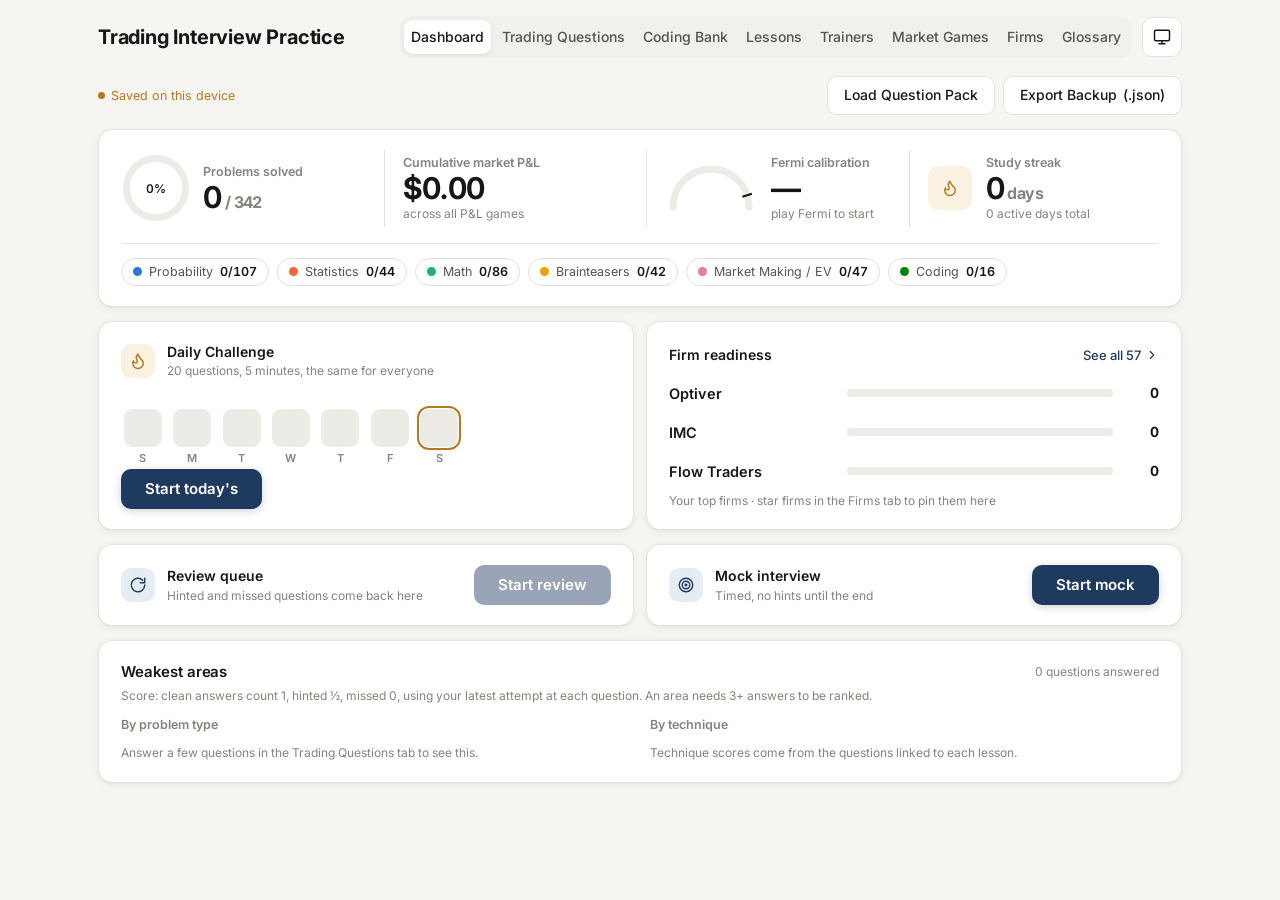
==== index.html @ ae8a0a44 "Motion pass: one timing/easing style, 16 new animations, earlier ones retuned Co-Authored-By: Claude" ====
<!DOCTYPE html>
<html lang="en">
<head>
<meta charset="utf-8">
<meta name="viewport" content="width=device-width, initial-scale=1">
<title>Trading Interview Practice</title>
<script>
(function(){var t=null;try{t=localStorage.getItem('tradermath-theme');}catch(e){}
if(t!=='light'&&t!=='dark'){t=(window.matchMedia&&matchMedia('(prefers-color-scheme: dark)').matches)?'dark':'light';}
document.documentElement.setAttribute('data-theme',t);})();
</script>
<link rel="preconnect" href="https://fonts.googleapis.com">
<link rel="preconnect" href="https://fonts.gstatic.com" crossorigin>
<link href="https://fonts.googleapis.com/css2?family=Inter:wght@400;500;600;700&display=swap" rel="stylesheet">
<link rel="stylesheet" href="app.css">
<link rel="stylesheet" href="ui.css">
<link rel="stylesheet" href="cards.css">
<link rel="stylesheet" href="anim.css">
<link rel="stylesheet" href="tip.css">
<link rel="stylesheet" href="motion.css">
</head>
<body>
<div id="root"></div>
<script src="app.js"></script>
<script src="anim.js"></script>
<script src="motion.js"></script>
</body>
</html>
---- app.css ----
@font-face{font-display:block;font-family:KaTeX_AMS;font-style:normal;font-weight:400;src:url([data-uri]) format("woff2")}@font-face{font-display:block;font-family:KaTeX_Caligraphic;font-style:normal;font-weight:700;src:url([data-uri]) format("woff2")}@font-face{font-display:block;font-family:KaTeX_Caligraphic;font-style:normal;font-weight:400;src:url([data-uri]) format("woff2")}@font-face{font-display:block;font-family:KaTeX_Fraktur;font-style:normal;font-weight:700;src:url([data-uri]) format("woff2")}@font-face{font-display:block;font-family:KaTeX_Fraktur;font-style:normal;font-weight:400;src:url([data-uri]) format("woff2")}@font-face{font-display:block;font-family:KaTeX_Main;font-style:normal;font-weight:700;src:url([data-uri]) format("woff2")}@font-face{font-display:block;font-family:KaTeX_Main;font-style:italic;font-weight:700;src:url([data-uri]) format("woff2")}@font-face{font-display:block;font-family:KaTeX_Main;font-style:italic;font-weight:400;src:url([data-uri]) format("woff2")}@font-face{font-display:block;font-family:KaTeX_Main;font-style:normal;font-weight:400;src:url([data-uri]) format("woff2")}@font-face{font-display:block;font-family:KaTeX_Math;font-style:italic;font-weight:700;src:url([data-uri]) format("woff2")}@font-face{font-display:block;font-family:KaTeX_Math;font-style:italic;font-weight:400;src:url([data-uri]) format("woff2")}@font-face{font-display:block;font-family:KaTeX_SansSerif;font-style:normal;font-weight:700;src:url([data-uri]) format("woff2")}@font-face{font-display:block;font-family:KaTeX_SansSerif;font-style:italic;font-weight:400;src:url([data-uri]) format("woff2")}@font-face{font-display:block;font-family:KaTeX_SansSerif;font-style:normal;font-weight:400;src:url([data-uri]) format("woff2")}@font-face{font-display:block;font-family:KaTeX_Script;font-style:normal;font-weight:400;src:url([data-uri]) format("woff2")}@font-face{font-display:block;font-family:KaTeX_Size1;font-style:normal;font-weight:400;src:url([data-uri]) format("woff2")}@font-face{font-display:block;font-family:KaTeX_Size2;font-style:normal;font-weight:400;src:url([data-uri]) format("woff2")}@font-face{font-display:block;font-family:KaTeX_Size3;font-style:normal;font-weight:400;src:url([data-uri]) format("woff2")}@font-face{font-display:block;font-family:KaTeX_Size4;font-style:normal;font-weight:400;src:url([data-uri]) format("woff2")}@font-face{font-display:block;font-family:KaTeX_Typewriter;font-style:normal;font-weight:400;src:url([data-uri]) format("woff2")}.katex{font: 1.21em KaTeX_Main,Times New Roman,serif;line-height:1.2;position:relative;text-indent:0;text-rendering:auto}.katex *{-ms-high-contrast-adjust:none!important;border-color:currentColor}.katex .katex-version:after{content:"0.16.47"}.katex .katex-mathml{border:0;-webkit-clip-path:inset(50%);clip-path:inset(50%);height:1px;overflow:hidden;padding:0;position:absolute;width:1px}.katex .katex-html>.newline{display:block}.katex .base{position:relative;white-space:nowrap;width:-webkit-min-content;width:-moz-min-content;width:min-content}.katex .base,.katex .strut{display:inline-block}.katex .textbf{font-weight:700}.katex .textit{font-style:italic}.katex .textrm{font-family:KaTeX_Main}.katex .textsf{font-family:KaTeX_SansSerif}.katex .texttt{font-family:KaTeX_Typewriter}.katex .mathnormal{font-family:KaTeX_Math;font-style:italic}.katex .mathit{font-family:KaTeX_Main;font-style:italic}.katex .mathrm{font-style:normal}.katex .mathbf{font-family:KaTeX_Main;font-weight:700}.katex .boldsymbol{font-family:KaTeX_Math;font-style:italic;font-weight:700}.katex .amsrm,.katex .mathbb,.katex .textbb{font-family:KaTeX_AMS}.katex .mathcal{font-family:KaTeX_Caligraphic}.katex .mathfrak,.katex .textfrak{font-family:KaTeX_Fraktur}.katex .mathboldfrak,.katex .textboldfrak{font-family:KaTeX_Fraktur;font-weight:700}.katex .mathtt{font-family:KaTeX_Typewriter}.katex .mathscr,.katex .textscr{font-family:KaTeX_Script}.katex .mathsf,.katex .textsf{font-family:KaTeX_SansSerif}.katex .mathboldsf,.katex .textboldsf{font-family:KaTeX_SansSerif;font-weight:700}.katex .mathitsf,.katex .mathsfit,.katex .textitsf{font-family:KaTeX_SansSerif;font-style:italic}.katex .mainrm{font-family:KaTeX_Main;font-style:normal}.katex .vlist-t{border-collapse:collapse;display:inline-table;table-layout:fixed}.katex .vlist-r{display:table-row}.katex .vlist{display:table-cell;position:relative;vertical-align:bottom}.katex .vlist>span{display:block;height:0;position:relative}.katex .vlist>span>span{display:inline-block}.katex .vlist>span>.pstrut{overflow:hidden;width:0}.katex .vlist-t2{margin-right:-2px}.katex .vlist-s{display:table-cell;font-size:1px;min-width:2px;vertical-align:bottom;width:2px}.katex .vbox{align-items:baseline;display:inline-flex;flex-direction:column}.katex .hbox{width:100%}.katex .hbox,.katex .thinbox{display:inline-flex;flex-direction:row}.katex .thinbox{max-width:0;width:0}.katex .msupsub{text-align:left}.katex .mfrac>span>span{text-align:center}.katex .mfrac .frac-line{border-bottom-style:solid;display:inline-block;width:100%}.katex .hdashline,.katex .hline,.katex .mfrac .frac-line,.katex .overline .overline-line,.katex .rule,.katex .underline .underline-line{min-height:1px}.katex .mspace{display:inline-block}.katex .smash{display:inline;line-height:0}.katex .clap,.katex .llap,.katex .rlap{position:relative;width:0}.katex .clap>.inner,.katex .llap>.inner,.katex .rlap>.inner{position:absolute}.katex .clap>.fix,.katex .llap>.fix,.katex .rlap>.fix{display:inline-block}.katex .llap>.inner{right:0}.katex .clap>.inner,.katex .rlap>.inner{left:0}.katex .clap>.inner>span{margin-left:-50%;margin-right:50%}.katex .rule{border:0 solid;display:inline-block;position:relative}.katex .hline,.katex .overline .overline-line,.katex .underline .underline-line{border-bottom-style:solid;display:inline-block;width:100%}.katex .hdashline{border-bottom-style:dashed;display:inline-block;width:100%}.katex .sqrt>.root{margin-left:.2777777778em;margin-right:-.5555555556em}.katex .fontsize-ensurer.reset-size1.size1,.katex .sizing.reset-size1.size1{font-size:1em}.katex .fontsize-ensurer.reset-size1.size2,.katex .sizing.reset-size1.size2{font-size:1.2em}.katex .fontsize-ensurer.reset-size1.size3,.katex .sizing.reset-size1.size3{font-size:1.4em}.katex .fontsize-ensurer.reset-size1.size4,.katex .sizing.reset-size1.size4{font-size:1.6em}.katex .fontsize-ensurer.reset-size1.size5,.katex .sizing.reset-size1.size5{font-size:1.8em}.katex .fontsize-ensurer.reset-size1.size6,.katex .sizing.reset-size1.size6{font-size:2em}.katex .fontsize-ensurer.reset-size1.size7,.katex .sizing.reset-size1.size7{font-size:2.4em}.katex .fontsize-ensurer.reset-size1.size8,.katex .sizing.reset-size1.size8{font-size:2.88em}.katex .fontsize-ensurer.reset-size1.size9,.katex .sizing.reset-size1.size9{font-size:3.456em}.katex .fontsize-ensurer.reset-size1.size10,.katex .sizing.reset-size1.size10{font-size:4.148em}.katex .fontsize-ensurer.reset-size1.size11,.katex .sizing.reset-size1.size11{font-size:4.976em}.katex .fontsize-ensurer.reset-size2.size1,.katex .sizing.reset-size2.size1{font-size:.8333333333em}.katex .fontsize-ensurer.reset-size2.size2,.katex .sizing.reset-size2.size2{font-size:1em}.katex .fontsize-ensurer.reset-size2.size3,.katex .sizing.reset-size2.size3{font-size:1.1666666667em}.katex .fontsize-ensurer.reset-size2.size4,.katex .sizing.reset-size2.size4{font-size:1.3333333333em}.katex .fontsize-ensurer.reset-size2.size5,.katex .sizing.reset-size2.size5{font-size:1.5em}.katex .fontsize-ensurer.reset-size2.size6,.katex .sizing.reset-size2.size6{font-size:1.6666666667em}.katex .fontsize-ensurer.reset-size2.size7,.katex .sizing.reset-size2.size7{font-size:2em}.katex .fontsize-ensurer.reset-size2.size8,.katex .sizing.reset-size2.size8{font-size:2.4em}.katex .fontsize-ensurer.reset-size2.size9,.katex .sizing.reset-size2.size9{font-size:2.88em}.katex .fontsize-ensurer.reset-size2.size10,.katex .sizing.reset-size2.size10{font-size:3.4566666667em}.katex .fontsize-ensurer.reset-size2.size11,.katex .sizing.reset-size2.size11{font-size:4.1466666667em}.katex .fontsize-ensurer.reset-size3.size1,.katex .sizing.reset-size3.size1{font-size:.7142857143em}.katex .fontsize-ensurer.reset-size3.size2,.katex .sizing.reset-size3.size2{font-size:.8571428571em}.katex .fontsize-ensurer.reset-size3.size3,.katex .sizing.reset-size3.size3{font-size:1em}.katex .fontsize-ensurer.reset-size3.size4,.katex .sizing.reset-size3.size4{font-size:1.1428571429em}.katex .fontsize-ensurer.reset-size3.size5,.katex .sizing.reset-size3.size5{font-size:1.2857142857em}.katex .fontsize-ensurer.reset-size3.size6,.katex .sizing.reset-size3.size6{font-size:1.4285714286em}.katex .fontsize-ensurer.reset-size3.size7,.katex .sizing.reset-size3.size7{font-size:1.7142857143em}.katex .fontsize-ensurer.reset-size3.size8,.katex .sizing.reset-size3.size8{font-size:2.0571428571em}.katex .fontsize-ensurer.reset-size3.size9,.katex .sizing.reset-size3.size9{font-size:2.4685714286em}.katex .fontsize-ensurer.reset-size3.size10,.katex .sizing.reset-size3.size10{font-size:2.9628571429em}.katex .fontsize-ensurer.reset-size3.size11,.katex .sizing.reset-size3.size11{font-size:3.5542857143em}.katex .fontsize-ensurer.reset-size4.size1,.katex .sizing.reset-size4.size1{font-size:.625em}.katex .fontsize-ensurer.reset-size4.size2,.katex .sizing.reset-size4.size2{font-size:.75em}.katex .fontsize-ensurer.reset-size4.size3,.katex .sizing.reset-size4.size3{font-size:.875em}.katex .fontsize-ensurer.reset-size4.size4,.katex .sizing.reset-size4.size4{font-size:1em}.katex .fontsize-ensurer.reset-size4.size5,.katex .sizing.reset-size4.size5{font-size:1.125em}.katex .fontsize-ensurer.reset-size4.size6,.katex .sizing.reset-size4.size6{font-size:1.25em}.katex .fontsize-ensurer.reset-size4.size7,.katex .sizing.reset-size4.size7{font-size:1.5em}.katex .fontsize-ensurer.reset-size4.size8,.katex .sizing.reset-size4.size8{font-size:1.8em}.katex .fontsize-ensurer.reset-size4.size9,.katex .sizing.reset-size4.size9{font-size:2.16em}.katex .fontsize-ensurer.reset-size4.size10,.katex .sizing.reset-size4.size10{font-size:2.5925em}.katex .fontsize-ensurer.reset-size4.size11,.katex .sizing.reset-size4.size11{font-size:3.11em}.katex .fontsize-ensurer.reset-size5.size1,.katex .sizing.reset-size5.size1{font-size:.5555555556em}.katex .fontsize-ensurer.reset-size5.size2,.katex .sizing.reset-size5.size2{font-size:.6666666667em}.katex .fontsize-ensurer.reset-size5.size3,.katex .sizing.reset-size5.size3{font-size:.7777777778em}.katex .fontsize-ensurer.reset-size5.size4,.katex .sizing.reset-size5.size4{font-size:.8888888889em}.katex .fontsize-ensurer.reset-size5.size5,.katex .sizing.reset-size5.size5{font-size:1em}.katex .fontsize-ensurer.reset-size5.size6,.katex .sizing.reset-size5.size6{font-size:1.1111111111em}.katex .fontsize-ensurer.reset-size5.size7,.katex .sizing.reset-size5.size7{font-size:1.3333333333em}.katex .fontsize-ensurer.reset-size5.size8,.katex .sizing.reset-size5.size8{font-size:1.6em}.katex .fontsize-ensurer.reset-size5.size9,.katex .sizing.reset-size5.size9{font-size:1.92em}.katex .fontsize-ensurer.reset-size5.size10,.katex .sizing.reset-size5.size10{font-size:2.3044444444em}.katex .fontsize-ensurer.reset-size5.size11,.katex .sizing.reset-size5.size11{font-size:2.7644444444em}.katex .fontsize-ensurer.reset-size6.size1,.katex .sizing.reset-size6.size1{font-size:.5em}.katex .fontsize-ensurer.reset-size6.size2,.katex .sizing.reset-size6.size2{font-size:.6em}.katex .fontsize-ensurer.reset-size6.size3,.katex .sizing.reset-size6.size3{font-size:.7em}.katex .fontsize-ensurer.reset-size6.size4,.katex .sizing.reset-size6.size4{font-size:.8em}.katex .fontsize-ensurer.reset-size6.size5,.katex .sizing.reset-size6.size5{font-size:.9em}.katex .fontsize-ensurer.reset-size6.size6,.katex .sizing.reset-size6.size6{font-size:1em}.katex .fontsize-ensurer.reset-size6.size7,.katex .sizing.reset-size6.size7{font-size:1.2em}.katex .fontsize-ensurer.reset-size6.size8,.katex .sizing.reset-size6.size8{font-size:1.44em}.katex .fontsize-ensurer.reset-size6.size9,.katex .sizing.reset-size6.size9{font-size:1.728em}.katex .fontsize-ensurer.reset-size6.size10,.katex .sizing.reset-size6.size10{font-size:2.074em}.katex .fontsize-ensurer.reset-size6.size11,.katex .sizing.reset-size6.size11{font-size:2.488em}.katex .fontsize-ensurer.reset-size7.size1,.katex .sizing.reset-size7.size1{font-size:.4166666667em}.katex .fontsize-ensurer.reset-size7.size2,.katex .sizing.reset-size7.size2{font-size:.5em}.katex .fontsize-ensurer.reset-size7.size3,.katex .sizing.reset-size7.size3{font-size:.5833333333em}.katex .fontsize-ensurer.reset-size7.size4,.katex .sizing.reset-size7.size4{font-size:.6666666667em}.katex .fontsize-ensurer.reset-size7.size5,.katex .sizing.reset-size7.size5{font-size:.75em}.katex .fontsize-ensurer.reset-size7.size6,.katex .sizing.reset-size7.size6{font-size:.8333333333em}.katex .fontsize-ensurer.reset-size7.size7,.katex .sizing.reset-size7.size7{font-size:1em}.katex .fontsize-ensurer.reset-size7.size8,.katex .sizing.reset-size7.size8{font-size:1.2em}.katex .fontsize-ensurer.reset-size7.size9,.katex .sizing.reset-size7.size9{font-size:1.44em}.katex .fontsize-ensurer.reset-size7.size10,.katex .sizing.reset-size7.size10{font-size:1.7283333333em}.katex .fontsize-ensurer.reset-size7.size11,.katex .sizing.reset-size7.size11{font-size:2.0733333333em}.katex .fontsize-ensurer.reset-size8.size1,.katex .sizing.reset-size8.size1{font-size:.3472222222em}.katex .fontsize-ensurer.reset-size8.size2,.katex .sizing.reset-size8.size2{font-size:.4166666667em}.katex .fontsize-ensurer.reset-size8.size3,.katex .sizing.reset-size8.size3{font-size:.4861111111em}.katex .fontsize-ensurer.reset-size8.size4,.katex .sizing.reset-size8.size4{font-size:.5555555556em}.katex .fontsize-ensurer.reset-size8.size5,.katex .sizing.reset-size8.size5{font-size:.625em}.katex .fontsize-ensurer.reset-size8.size6,.katex .sizing.reset-size8.size6{font-size:.6944444444em}.katex .fontsize-ensurer.reset-size8.size7,.katex .sizing.reset-size8.size7{font-size:.8333333333em}.katex .fontsize-ensurer.reset-size8.size8,.katex .sizing.reset-size8.size8{font-size:1em}.katex .fontsize-ensurer.reset-size8.size9,.katex .sizing.reset-size8.size9{font-size:1.2em}.katex .fontsize-ensurer.reset-size8.size10,.katex .sizing.reset-size8.size10{font-size:1.4402777778em}.katex .fontsize-ensurer.reset-size8.size11,.katex .sizing.reset-size8.size11{font-size:1.7277777778em}.katex .fontsize-ensurer.reset-size9.size1,.katex .sizing.reset-size9.size1{font-size:.2893518519em}.katex .fontsize-ensurer.reset-size9.size2,.katex .sizing.reset-size9.size2{font-size:.3472222222em}.katex .fontsize-ensurer.reset-size9.size3,.katex .sizing.reset-size9.size3{font-size:.4050925926em}.katex .fontsize-ensurer.reset-size9.size4,.katex .sizing.reset-size9.size4{font-size:.462962963em}.katex .fontsize-ensurer.reset-size9.size5,.katex .sizing.reset-size9.size5{font-size:.5208333333em}.katex .fontsize-ensurer.reset-size9.size6,.katex .sizing.reset-size9.size6{font-size:.5787037037em}.katex .fontsize-ensurer.reset-size9.size7,.katex .sizing.reset-size9.size7{font-size:.6944444444em}.katex .fontsize-ensurer.reset-size9.size8,.katex .sizing.reset-size9.size8{font-size:.8333333333em}.katex .fontsize-ensurer.reset-size9.size9,.katex .sizing.reset-size9.size9{font-size:1em}.katex .fontsize-ensurer.reset-size9.size10,.katex .sizing.reset-size9.size10{font-size:1.2002314815em}.katex .fontsize-ensurer.reset-size9.size11,.katex .sizing.reset-size9.size11{font-size:1.4398148148em}.katex .fontsize-ensurer.reset-size10.size1,.katex .sizing.reset-size10.size1{font-size:.2410800386em}.katex .fontsize-ensurer.reset-size10.size2,.katex .sizing.reset-size10.size2{font-size:.2892960463em}.katex .fontsize-ensurer.reset-size10.size3,.katex .sizing.reset-size10.size3{font-size:.337512054em}.katex .fontsize-ensurer.reset-size10.size4,.katex .sizing.reset-size10.size4{font-size:.3857280617em}.katex .fontsize-ensurer.reset-size10.size5,.katex .sizing.reset-size10.size5{font-size:.4339440694em}.katex .fontsize-ensurer.reset-size10.size6,.katex .sizing.reset-size10.size6{font-size:.4821600771em}.katex .fontsize-ensurer.reset-size10.size7,.katex .sizing.reset-size10.size7{font-size:.5785920926em}.katex .fontsize-ensurer.reset-size10.size8,.katex .sizing.reset-size10.size8{font-size:.6943105111em}.katex .fontsize-ensurer.reset-size10.size9,.katex .sizing.reset-size10.size9{font-size:.8331726133em}.katex .fontsize-ensurer.reset-size10.size10,.katex .sizing.reset-size10.size10{font-size:1em}.katex .fontsize-ensurer.reset-size10.size11,.katex .sizing.reset-size10.size11{font-size:1.1996142719em}.katex .fontsize-ensurer.reset-size11.size1,.katex .sizing.reset-size11.size1{font-size:.2009646302em}.katex .fontsize-ensurer.reset-size11.size2,.katex .sizing.reset-size11.size2{font-size:.2411575563em}.katex .fontsize-ensurer.reset-size11.size3,.katex .sizing.reset-size11.size3{font-size:.2813504823em}.katex .fontsize-ensurer.reset-size11.size4,.katex .sizing.reset-size11.size4{font-size:.3215434084em}.katex .fontsize-ensurer.reset-size11.size5,.katex .sizing.reset-size11.size5{font-size:.3617363344em}.katex .fontsize-ensurer.reset-size11.size6,.katex .sizing.reset-size11.size6{font-size:.4019292605em}.katex .fontsize-ensurer.reset-size11.size7,.katex .sizing.reset-size11.size7{font-size:.4823151125em}.katex .fontsize-ensurer.reset-size11.size8,.katex .sizing.reset-size11.size8{font-size:.578778135em}.katex .fontsize-ensurer.reset-size11.size9,.katex .sizing.reset-size11.size9{font-size:.6945337621em}.katex .fontsize-ensurer.reset-size11.size10,.katex .sizing.reset-size11.size10{font-size:.8336012862em}.katex .fontsize-ensurer.reset-size11.size11,.katex .sizing.reset-size11.size11{font-size:1em}.katex .delimsizing.size1{font-family:KaTeX_Size1}.katex .delimsizing.size2{font-family:KaTeX_Size2}.katex .delimsizing.size3{font-family:KaTeX_Size3}.katex .delimsizing.size4{font-family:KaTeX_Size4}.katex .delimsizing.mult .delim-size1>span{font-family:KaTeX_Size1}.katex .delimsizing.mult .delim-size4>span{font-family:KaTeX_Size4}.katex .nulldelimiter{display:inline-block;width:.12em}.katex .delimcenter,.katex .op-symbol{position:relative}.katex .op-symbol.small-op{font-family:KaTeX_Size1}.katex .op-symbol.large-op{font-family:KaTeX_Size2}.katex .accent>.vlist-t,.katex .op-limits>.vlist-t{text-align:center}.katex .accent .accent-body{position:relative}.katex .accent .accent-body:not(.accent-full){width:0}.katex .overlay{display:block}.katex .mtable .vertical-separator{display:inline-block;min-width:1px}.katex .mtable .arraycolsep{display:inline-block}.katex .mtable .col-align-c>.vlist-t{text-align:center}.katex .mtable .col-align-l>.vlist-t{text-align:left}.katex .mtable .col-align-r>.vlist-t{text-align:right}.katex .svg-align{text-align:left}.katex svg{fill:currentColor;stroke:currentColor;display:block;height:inherit;position:absolute;width:100%}.katex svg path{stroke:none}.katex svg{fill-rule:nonzero;fill-opacity:1;stroke-width:1;stroke-linecap:butt;stroke-linejoin:miter;stroke-miterlimit:4;stroke-dasharray:none;stroke-dashoffset:0;stroke-opacity:1}.katex img{border-style:none;max-height:none;max-width:none;min-height:0;min-width:0}.katex .stretchy{display:block;overflow:hidden;position:relative;width:100%}.katex .stretchy:after,.katex .stretchy:before{content:""}.katex .hide-tail{overflow:hidden;position:relative;width:100%}.katex .halfarrow-left{left:0;overflow:hidden;position:absolute;width:50.2%}.katex .halfarrow-right{overflow:hidden;position:absolute;right:0;width:50.2%}.katex .brace-left{left:0;overflow:hidden;position:absolute;width:25.1%}.katex .brace-center{left:25%;overflow:hidden;position:absolute;width:50%}.katex .brace-right{overflow:hidden;position:absolute;right:0;width:25.1%}.katex .x-arrow-pad{padding:0 .5em}.katex .cd-arrow-pad{padding:0 .55556em 0 .27778em}.katex .mover,.katex .munder,.katex .x-arrow{text-align:center}.katex .boxpad{padding:0 .3em}.katex .fbox,.katex .fcolorbox{border:.04em solid;box-sizing:border-box}.katex .cancel-pad{padding:0 .2em}.katex .cancel-lap{margin-left:-.2em;margin-right:-.2em}.katex .sout{border-bottom-style:solid;border-bottom-width:.08em}.katex .angl{border-right:.049em solid;border-top:.049em solid;box-sizing:border-box;margin-right:.03889em}.katex .anglpad{padding:0 .03889em}.katex .eqn-num:before{content:"(" counter(katexEqnNo) ")";counter-increment:katexEqnNo}.katex .mml-eqn-num:before{content:"(" counter(mmlEqnNo) ")";counter-increment:mmlEqnNo}.katex .mtr-glue{width:50%}.katex .cd-vert-arrow{display:inline-block;position:relative}.katex .cd-label-left{display:inline-block;position:absolute;right:calc(50% + .3em);text-align:left}.katex .cd-label-right{display:inline-block;left:calc(50% + .3em);position:absolute;text-align:right}.katex-display{display:block;margin:1em 0;text-align:center}.katex-display>.katex{display:block;text-align:center;white-space:nowrap}.katex-display>.katex>.katex-html{display:block;position:relative}.katex-display>.katex>.katex-html>.tag{position:absolute;right:0}.katex-display.leqno>.katex>.katex-html>.tag{left:0;right:auto}.katex-display.fleqn>.katex{padding-left:2em;text-align:left}body{counter-reset:katexEqnNo mmlEqnNo}:root{color-scheme:light;--bg: #f6f5f2;--surface: #ffffff;--surface-2: #f1f0ec;--line: #e4e2dc;--text: #17171a;--text-2: #55534e;--muted: #85837c;--accent: #1f3a5f;--accent-soft: #e6ecf4;--on-accent: #ffffff;--ok: #2e8b57;--ok-soft: #e3f1e8;--warn: #b7791f;--warn-soft: #faf1e1;--err: #c53030;--err-soft: #fbeaea;--empty: #ecebe6;--indigo: #4f5bd5;--radius: 14px;--shadow: 0 1px 2px rgba(20,20,20,.04), 0 2px 10px rgba(20,20,20,.04);--mono: ui-monospace, "SF Mono", SFMono-Regular, Menlo, Consolas, monospace}:root[data-theme=dark]{color-scheme:dark;--bg: #121211;--surface: #1b1b1a;--surface-2: #242423;--line: #2f2f2d;--text: #f0efec;--text-2: #c3c2b7;--muted: #8f8e86;--accent: #8fb3e3;--accent-soft: #23303f;--on-accent: #10161f;--ok: #48c780;--ok-soft: #1d3527;--warn: #e0a84a;--warn-soft: #3a3020;--err: #ef6b6b;--err-soft: #3a2222;--empty: #262625;--indigo: #8f97f0;--shadow: none}*{box-sizing:border-box}html,body{margin:0;background:var(--bg);color:var(--text)}body{font:14px/1.5 Inter,ui-sans-serif,system-ui,-apple-system,Segoe UI,sans-serif;-webkit-font-smoothing:antialiased}button,input,select,textarea{font:inherit;color:inherit}.app{max-width:1160px;margin:0 auto;padding:0 16px 60px}.muted{color:var(--muted)}.small{font-size:12px}.tiny{font-size:11px}.mono,.num{font-family:var(--mono);font-variant-numeric:tabular-nums}.pos{color:var(--ok)}.neg{color:var(--err)}.warnc{color:var(--warn)}b,strong{font-weight:600}h1,h2,h3,h4{margin:0;letter-spacing:-.01em}.row{display:flex;align-items:center;gap:8px;flex-wrap:wrap}.row.nowrap{flex-wrap:nowrap}.col{display:flex;flex-direction:column;gap:10px}.grow{flex:1;min-width:0}.sp{margin-left:auto}@media(max-width:620px){.hide-sm{display:none!important}}.top{display:flex;align-items:center;gap:10px;padding:16px 0 10px;flex-wrap:wrap}.brand{flex:1;min-width:160px}.title{font-size:21px;font-weight:700;letter-spacing:-.02em}.sync{display:inline-flex;align-items:center;gap:6px;font-size:12px;color:var(--muted)}.sync i{width:7px;height:7px;border-radius:50%;background:var(--muted)}.s-ok i{background:var(--ok)}.s-pending i{background:var(--warn);animation:pulse 1s infinite alternate}.s-local i{background:var(--warn)}.s-err i{background:var(--err)}.s-err{color:var(--err)}@keyframes pulse{to{opacity:.35}}.btn{display:inline-flex;align-items:center;justify-content:center;gap:6px;border:1px solid var(--line);background:var(--surface);padding:8px 14px;border-radius:10px;cursor:pointer;font-weight:500;white-space:nowrap;line-height:1.2}.btn:hover:not(:disabled){background:var(--surface-2)}.btn:disabled{opacity:.45;cursor:default}.btn.primary{background:var(--accent);color:var(--on-accent);border-color:transparent}.btn.primary:hover:not(:disabled){filter:brightness(1.08);background:var(--accent)}.btn.okb{background:var(--ok);color:#fff;border-color:transparent}[data-theme=dark] .btn.okb{color:#0c1a12}.btn.errb{background:var(--err);color:#fff;border-color:transparent}.btn.ghost{background:transparent;border-color:transparent}.btn.sm{padding:5px 10px;font-size:13px;border-radius:9px}.btn.xs{padding:3px 8px;font-size:12px;border-radius:8px}.btn.icon{width:38px;height:38px;padding:0}.btn svg{width:16px;height:16px;flex:none}.btn.lg{padding:11px 18px;font-size:15px}.tabs{position:sticky;top:0;z-index:20;display:flex;gap:4px;overflow-x:auto;scrollbar-width:none;background:var(--bg);padding:6px 0 10px;margin-bottom:6px;border-bottom:1px solid var(--line)}.tabs::-webkit-scrollbar{display:none}.tabs button{flex:none;display:inline-flex;align-items:center;gap:6px;border:0;background:transparent;padding:8px 14px;border-radius:999px;color:var(--text-2);font-weight:500;cursor:pointer}.tabs button svg{width:15px;height:15px}.tabs button.on{background:var(--text);color:var(--bg)}.pills{display:inline-flex;flex-wrap:wrap;gap:4px;background:var(--surface-2);border:1px solid var(--line);padding:3px;border-radius:999px}.pills button{border:0;background:transparent;padding:5px 12px;border-radius:999px;cursor:pointer;font-size:13px;color:var(--text-2);font-weight:500;white-space:nowrap}.pills button.on{background:var(--surface);color:var(--text);box-shadow:0 1px 3px #00000014}[data-theme=dark] .pills button.on,.pills.dark button.on{background:var(--text);color:var(--bg)}.chip{display:inline-flex;align-items:center;gap:4px;padding:2px 9px;border-radius:999px;font-size:11.5px;font-weight:600;background:var(--surface-2);color:var(--text-2);white-space:nowrap}.chip.easy{background:var(--ok-soft);color:var(--ok)}.chip.medium{background:var(--warn-soft);color:var(--warn)}.chip.hard{background:var(--err-soft);color:var(--err)}.chip.acc{background:var(--accent-soft);color:var(--accent)}.chip.solved{background:var(--ok);color:#fff}[data-theme=dark] .chip.solved{color:#0c1a12}.view{display:flex;flex-direction:column;gap:14px;padding-top:8px}.card{background:var(--surface);border:1px solid var(--line);border-radius:var(--radius);padding:16px;box-shadow:var(--shadow);min-width:0}.card.tight{padding:12px}.card h3{font-size:15px;margin-bottom:10px;display:flex;align-items:center;gap:8px;flex-wrap:wrap}.sec-h{display:flex;align-items:baseline;gap:10px;flex-wrap:wrap;margin:6px 0 -4px}.sec-h h2{font-size:16px}.grid2{display:grid;grid-template-columns:repeat(2,minmax(0,1fr));gap:12px}.grid3{display:grid;grid-template-columns:repeat(3,minmax(0,1fr));gap:12px}.grid4{display:grid;grid-template-columns:repeat(4,minmax(0,1fr));gap:12px}@media(max-width:900px){.grid4,.grid3{grid-template-columns:repeat(2,minmax(0,1fr))}}@media(max-width:620px){.grid3,.grid2{grid-template-columns:1fr}}.bar{height:7px;border-radius:4px;background:var(--empty);overflow:hidden}.bar .fill{height:100%;border-radius:4px;background:var(--ok);transition:width .35s}.kv{display:flex;justify-content:space-between;gap:8px;font-size:13px;color:var(--text-2)}.kv b{color:var(--text);font-family:var(--mono);font-variant-numeric:tabular-nums;font-weight:600}.divider{height:1px;background:var(--line);margin:4px 0}.stat-lbl{font-size:12px;color:var(--muted);font-weight:500;text-transform:uppercase;letter-spacing:.04em}.stat-big{font-size:30px;font-weight:700;letter-spacing:-.02em;font-family:var(--mono);font-variant-numeric:tabular-nums;line-height:1.1}.stat{display:flex;align-items:center;gap:14px}.hero{padding:18px}.hero .grid4>div{padding:4px 2px}@media(min-width:901px){.hero .grid4>div+div{border-left:1px solid var(--line);padding-left:18px}}.inp{border:1px solid var(--line);background:var(--surface);border-radius:10px;padding:8px 11px;min-width:0;outline:none}.inp:focus{border-color:var(--accent);box-shadow:0 0 0 3px var(--accent-soft)}.inp.num{font-family:var(--mono)}.inp.sm{padding:5px 8px;font-size:13px;border-radius:8px}.search{position:relative;flex:1;min-width:200px}.search svg{position:absolute;left:11px;top:50%;transform:translateY(-50%);width:16px;height:16px;color:var(--muted)}.search input{width:100%;padding-left:34px}label.fld{display:flex;flex-direction:column;gap:4px;font-size:12px;color:var(--muted);font-weight:500}textarea.inp{resize:vertical;width:100%}input[type=range]{accent-color:var(--accent);width:100%}.fbar{display:flex;flex-direction:column;gap:10px}.frow{display:flex;align-items:center;gap:8px;flex-wrap:wrap}.frow .flbl{font-size:12px;color:var(--muted);width:74px;flex:none;font-weight:500}@media(max-width:620px){.frow .flbl{width:100%}}.qlist{display:flex;flex-direction:column}.qrow{display:flex;align-items:center;gap:12px;padding:11px 6px;border-bottom:1px solid var(--line);cursor:pointer;text-align:left;background:none;border-left:0;border-right:0;border-top:0;width:100%}.qrow:last-child{border-bottom:0}.qrow:hover{background:var(--surface-2)}.qrow .qt{font-weight:600}.qrow .meta{display:flex;gap:6px;flex-wrap:wrap;margin-top:3px}.check{width:22px;height:22px;border-radius:7px;border:1.5px solid var(--line);display:grid;place-items:center;flex:none}.check.on{background:var(--ok);border-color:var(--ok);color:#fff}.check svg{width:13px;height:13px}.pager{display:flex;align-items:center;justify-content:center;gap:4px;flex-wrap:wrap;padding-top:12px}.pager button{min-width:34px;height:34px;border-radius:9px;border:1px solid var(--line);background:var(--surface);cursor:pointer;font-family:var(--mono);font-size:13px;padding:0 8px}.pager button.on{background:var(--text);color:var(--bg);border-color:transparent}.pager button:disabled{opacity:.4;cursor:default}.pager .gap{padding:0 4px;color:var(--muted)}.scrim{position:fixed;inset:0;background:#0a0a0a6b;z-index:50;display:flex;justify-content:center;align-items:flex-start;padding:28px 14px;overflow-y:auto;animation:fade .15s}@keyframes fade{0%{opacity:0}}.modal{background:var(--surface);border:1px solid var(--line);border-radius:18px;width:100%;max-width:760px;box-shadow:0 20px 60px #00000040;animation:rise .18s}.modal.wide{max-width:1100px}@keyframes rise{0%{transform:translateY(10px);opacity:.5}}.modal-h{display:flex;align-items:flex-start;gap:10px;padding:16px 18px 12px;border-bottom:1px solid var(--line)}.modal-b{padding:16px 18px 20px;display:flex;flex-direction:column;gap:14px}.prob{font-size:15px;line-height:1.65}.prob p{margin:0 0 8px}.box{border:1px solid var(--line);border-radius:12px;padding:12px 14px;background:var(--surface-2)}.box.hint{background:var(--warn-soft);border-color:transparent}.box.sol{background:var(--accent-soft);border-color:transparent}.box.okbox{background:var(--ok-soft);border-color:transparent}.box.errbox{background:var(--err-soft);border-color:transparent}.steps{margin:0;padding-left:20px;display:flex;flex-direction:column;gap:8px}.toasts{position:fixed;bottom:18px;left:50%;transform:translate(-50%);z-index:80;display:flex;flex-direction:column;gap:8px;align-items:center;pointer-events:none}.toast{background:var(--text);color:var(--bg);padding:10px 16px;border-radius:12px;font-weight:500;box-shadow:0 8px 24px #00000040;animation:rise .2s;max-width:90vw}.toast.err{background:var(--err);color:#fff}.ring{flex:none}.ring .bg{stroke:var(--empty)}.ring .fg{stroke:var(--ok);transition:stroke-dashoffset .5s}.gcard{display:flex;flex-direction:column;gap:6px;cursor:pointer;text-align:left;transition:border-color .15s,transform .1s}.gcard:hover{border-color:var(--accent)}.gicon{width:34px;height:34px;border-radius:10px;display:grid;place-items:center;background:var(--accent-soft);color:var(--accent)}.gicon svg{width:18px;height:18px}.tbl{width:100%;border-collapse:collapse;font-size:13px}.tbl th{text-align:left;font-weight:500;color:var(--muted);font-size:12px;padding:6px 8px;border-bottom:1px solid var(--line)}.tbl td{padding:7px 8px;border-bottom:1px solid var(--line);font-family:var(--mono);font-variant-numeric:tabular-nums}.tbl td.txt{font-family:inherit}.tbl tr:last-child td{border-bottom:0}.tbl tr.hl td{background:var(--accent-soft)}.playing{display:inline-grid;place-items:center;width:44px;height:62px;border-radius:8px;border:1px solid var(--line);background:var(--surface);font-weight:700;font-size:17px;font-family:var(--mono);box-shadow:var(--shadow)}.playing.red{color:var(--err)}.playing.back{background:repeating-linear-gradient(45deg,var(--accent),var(--accent) 4px,var(--accent-soft) 4px,var(--accent-soft) 8px);color:transparent}.playing.big{width:70px;height:98px;font-size:26px;border-radius:11px}.die{display:inline-grid;place-items:center;width:46px;height:46px;border-radius:10px;border:1px solid var(--line);background:var(--surface);font-weight:700;font-size:20px;font-family:var(--mono)}.die.hidden{background:var(--surface-2);color:var(--muted)}.logbox{max-height:210px;overflow-y:auto;font-family:var(--mono);font-size:12px;background:var(--surface-2);border-radius:10px;padding:8px 10px;display:flex;flex-direction:column;gap:2px}.bigq{font-family:var(--mono);font-size:22px;font-weight:700}.metric{display:flex;flex-direction:column;gap:2px;padding:8px 12px;border-radius:10px;background:var(--surface-2);min-width:92px}.metric span{font-size:11px;color:var(--muted);font-weight:500}.metric b{font-family:var(--mono);font-size:16px}.quote-ui{display:grid;grid-template-columns:1fr 1fr;gap:10px}.timer{font-family:var(--mono);font-weight:700}.spark{width:100%;height:70px}.split{display:grid;grid-template-columns:minmax(0,1fr) minmax(0,1.15fr);gap:14px;align-items:start}@media(max-width:960px){.split{grid-template-columns:1fr}}.editor{display:flex;border:1px solid var(--line);border-radius:12px;overflow:hidden;background:var(--surface-2)}.editor .gutter{padding:10px 6px 10px 10px;text-align:right;color:var(--muted);font-family:var(--mono);font-size:12.5px;line-height:1.55;-webkit-user-select:none;user-select:none;white-space:pre;background:var(--surface-2);border-right:1px solid var(--line);min-width:38px;overflow:hidden}.editor textarea{flex:1;border:0;outline:none;resize:vertical;min-height:380px;padding:10px 12px;font-family:var(--mono);font-size:12.5px;line-height:1.55;background:var(--surface);white-space:pre;overflow:auto;tab-size:4}pre.code{margin:0;padding:12px 14px;background:var(--surface-2);border:1px solid var(--line);border-radius:12px;font-family:var(--mono);font-size:12.5px;line-height:1.55;overflow-x:auto;white-space:pre}code.ic{font-family:var(--mono);font-size:.92em;background:var(--surface-2);padding:1px 5px;border-radius:5px}.out{font-family:var(--mono);font-size:12.5px;white-space:pre-wrap;background:var(--surface-2);border-radius:10px;padding:10px 12px;max-height:320px;overflow:auto}.tres{display:flex;align-items:flex-start;gap:8px;padding:6px 0;border-bottom:1px solid var(--line);font-size:13px}.tres:last-child{border-bottom:0}.badge-ok,.badge-bad{font-family:var(--mono);font-size:11px;font-weight:700;padding:2px 7px;border-radius:6px;flex:none}.badge-ok{background:var(--ok-soft);color:var(--ok)}.badge-bad{background:var(--err-soft);color:var(--err)}.katex{font-size:1.07em}.katex-display{margin:.55em 0;overflow-x:auto;overflow-y:hidden;padding:2px 0}.mfallback{font-family:var(--mono);font-size:.92em;color:var(--text-2)}.empty{text-align:center;color:var(--muted);padding:28px 10px}.err-screen{padding:20px;margin:20px;border-radius:14px;background:var(--err-soft);color:var(--err);font-family:var(--mono);white-space:pre-wrap}
---- ui.css ----
/* Tradermath: layout and components matched to the Mental Math Trainer. Loaded after app.css. */
:root { --shadow: 0 1px 2px rgba(20,20,20,.04), 0 2px 10px rgba(20,20,20,.05); }
:root[data-theme=dark] { --shadow: none; }
body { font: 14px/1.45 Inter, ui-sans-serif, system-ui, -apple-system, Segoe UI, sans-serif; }
kbd { font: 500 11px/1 Inter, system-ui, sans-serif; padding: 3px 6px; border: 1px solid var(--line); border-bottom-width: 2px; border-radius: 6px; background: var(--surface); color: var(--text-2); }
.dim { color: var(--muted); }

/* ---------- shell + header ---------- */
.app { max-width: 1120px; padding: 16px 18px 60px; min-height: 100vh; }
.top { display: flex; align-items: center; gap: 12px; flex-wrap: wrap; padding: 0; margin-bottom: 18px; }
.brand { flex: 1; min-width: 0; }
.logo { font-size: 20px; font-weight: 700; letter-spacing: -.01em; }
.tabs { position: static; display: flex; gap: 4px; background: var(--surface-2); padding: 4px; border-radius: 12px; margin: 0; border: 0; overflow-x: auto; }
.tabs .tab { border: 0; background: transparent; padding: 7px 14px; border-radius: 9px; color: var(--text-2); font-weight: 500; cursor: pointer; white-space: nowrap; flex: none; }
.tabs .tab:hover { color: var(--text); }
.tabs .tab.on { background: var(--surface); color: var(--text); box-shadow: var(--shadow); }
:root[data-theme=dark] .tabs .tab.on { background: var(--text); color: var(--bg); }
.theme-btn { width: 40px; height: 40px; flex: none; display: inline-flex; align-items: center; justify-content: center; border: 1px solid var(--line); background: var(--surface); border-radius: 10px; cursor: pointer; color: var(--text); padding: 0; }
.theme-btn:hover { background: var(--surface-2); }
.theme-btn svg { width: 18px; height: 18px; }
.stats-top { display: flex; justify-content: space-between; align-items: center; gap: 10px; flex-wrap: wrap; margin-bottom: 14px; }
.io { display: flex; gap: 8px; flex-wrap: wrap; align-items: center; }
.sync { font-size: 12.5px; }
.sync.s-local { color: var(--warn); }
.sync.s-local i { background: var(--warn); }
.sync.s-ok { color: var(--ok); }
.sync.s-ok i { background: var(--ok); }
.view { gap: 14px; padding-top: 0; }

/* ---------- panels / headings ---------- */
.card { padding: 20px 22px; border-radius: var(--radius); box-shadow: var(--shadow); }
.card.tight { padding: 14px 16px; }
.grid4 > .card, .grid3 > .card { padding: 16px 18px; }
.card h3 { font-size: 15px; font-weight: 600; }
.h { font-size: 13px; font-weight: 600; color: var(--text-2); margin: 22px 0 10px; }
.h:first-child { margin-top: 0; }
.h.small { margin-top: 0; font-size: 15px; color: var(--text); }
.col > .h { margin: 8px 0 0; }
.col > .h:first-child { margin-top: 0; }
.sec-h { margin: 10px 0 0; }
.sec-h h2 { font-size: 13px; font-weight: 600; color: var(--text-2); letter-spacing: 0; }
.lead { color: var(--text-2); margin: 0 0 4px; }
.note { color: var(--muted); font-size: 12.5px; margin: 10px 0 0; line-height: 1.5; }
.muted { color: var(--muted); }
.stat-lbl { font-size: 11px; font-weight: 600; letter-spacing: .06em; }
.stat-big { font-family: inherit; font-variant-numeric: tabular-nums; }

/* ---------- buttons ---------- */
.btn { padding: 10px 16px; border-radius: 10px; font-weight: 500; border: 1px solid var(--line); background: var(--surface); color: var(--text); }
.btn.sm { padding: 7px 12px; font-size: 13px; border-radius: 9px; }
.btn.xs { padding: 4px 9px; font-size: 12px; border-radius: 8px; }
.btn.icon { width: 40px; height: 40px; padding: 0; }
.btn.primary, .start { background: var(--accent); color: var(--on-accent); border: 0; padding: 11px 24px; border-radius: 10px; font-weight: 600; font-size: 15px; cursor: pointer; box-shadow: 0 2px 8px #1f3a5f38; display: inline-flex; align-items: center; justify-content: center; gap: 7px; line-height: 1.2; }
:root[data-theme=dark] .btn.primary, :root[data-theme=dark] .start { box-shadow: none; }
.btn.primary.sm { padding: 8px 16px; font-size: 13px; }
.btn.primary.xs { padding: 5px 10px; font-size: 12px; }
.btn.primary:hover:not(:disabled), .start:hover:not(:disabled) { filter: brightness(1.08); background: var(--accent); }
.btn.primary:disabled, .start:disabled { opacity: .45; cursor: not-allowed; box-shadow: none; }
.start svg, .ghost svg { width: 16px; height: 16px; flex: none; }
.ghost { background: var(--surface); color: var(--text); border: 1px solid var(--line); padding: 10px 16px; border-radius: 10px; font-weight: 500; cursor: pointer; display: inline-flex; align-items: center; gap: 6px; line-height: 1.2; }
.ghost.sm { padding: 7px 12px; font-size: 13px; border-radius: 9px; }
.ghost:hover:not(:disabled) { background: var(--surface-2); }
.ghost:disabled { opacity: .45; cursor: not-allowed; }
.link { background: none; border: 0; padding: 4px 0; color: var(--accent); cursor: pointer; font-weight: 500; font-size: 13px; display: inline-flex; align-items: center; gap: 4px; }
.link svg { width: 14px; height: 14px; }
.link:hover { text-decoration: underline; }
.link.danger-link { color: var(--err); }
.danger-btn, .start.danger-btn { background: var(--err); color: #fff; box-shadow: none; }
:root[data-theme=dark] .danger-btn { color: #1a0d0d; }
.start-row { display: flex; align-items: center; gap: 10px; margin-top: 14px; flex-wrap: wrap; }
.start-row .hint, .hint:not(.box) { color: var(--muted); font-size: 12.5px; }

/* ---------- chips (option pickers) ---------- */
.pills, .pills.dark { display: flex; flex-wrap: wrap; gap: 8px; background: none; border: 0; padding: 0; border-radius: 0; }
.pills button, :root[data-theme=dark] .pills button { background: var(--surface); border: 1px solid var(--line); color: var(--text-2); padding: 6px 13px; border-radius: 999px; font-size: 13px; font-weight: 500; cursor: pointer; min-width: 40px; transition: all .1s; box-shadow: none; }
.pills button:hover { border-color: var(--muted); color: var(--text); }
.pills button.on, .pills.dark button.on, :root[data-theme=dark] .pills button.on, :root[data-theme=dark] .pills.dark button.on { background: var(--accent); border-color: var(--accent); color: var(--on-accent); box-shadow: none; }
.tag { font-size: 12px; font-weight: 600; padding: 3px 10px; border-radius: 999px; background: var(--accent-soft); color: var(--accent); white-space: nowrap; }
.tag.dim { background: var(--surface-2); color: var(--text-2); }

/* ---------- form fields ---------- */
.inp { border-radius: 8px; padding: 7px 10px; }
.inp.sm { padding: 6px 9px; }
.inp.num { font-family: inherit; font-variant-numeric: tabular-nums; }
.fld { font-size: 11.5px; font-weight: 500; color: var(--muted); }
.frow .flbl { font-size: 13px; font-weight: 600; color: var(--text-2); }
.tm-fields { gap: 10px; margin-top: 4px; }
.tm-custom { align-self: flex-start; }

/* ---------- stat tiles ---------- */
.cards { display: grid; grid-template-columns: repeat(auto-fill, minmax(140px, 1fr)); gap: 10px; }
.cards > .stat { display: block; background: var(--surface); border: 1px solid var(--line); border-radius: 12px; padding: 12px 14px; box-shadow: var(--shadow); }
.stat-v { font-size: 26px; font-weight: 700; letter-spacing: -.02em; font-variant-numeric: tabular-nums; line-height: 1.15; }
.stat-l { color: var(--muted); font-size: 12px; margin-top: 4px; }
.results .cards > .stat, .panel .cards > .stat { box-shadow: none; background: var(--surface-2); border-color: transparent; }
.metric { padding: 9px 13px; border-radius: 12px; }
.metric span { font-size: 12px; }
.metric b { font-family: inherit; font-variant-numeric: tabular-nums; font-size: 17px; font-weight: 700; }

/* ---------- tables ---------- */
.tbl-wrap { overflow: auto; background: var(--surface); border: 1px solid var(--line); border-radius: 12px; }
.tbl-wrap.tall { max-height: 420px; }
.tbl { font-size: 13px; }
.tbl th, .tbl td { padding: 8px 12px; white-space: nowrap; }
.tbl th { color: var(--muted); font-weight: 500; font-size: 12px; background: var(--surface); }
.tbl-wrap .tbl th { position: sticky; top: 0; z-index: 1; }
.tbl td { font-family: inherit; font-variant-numeric: tabular-nums; }
.tbl .num { text-align: right; }
.del-cell { width: 1%; }
.del { background: none; border: 1px solid transparent; color: var(--muted); cursor: pointer; padding: 3px 7px; border-radius: 7px; font-size: 13px; filter: grayscale(1); opacity: .7; }
.del:hover { border-color: var(--line); filter: none; opacity: 1; background: var(--err-soft); }
.group-head { display: flex; justify-content: space-between; align-items: center; gap: 10px; flex-wrap: wrap; margin-top: 6px; }
.group-head .h { margin: 0; }

/* ---------- confirm dialog (trainer style) ---------- */
.tm-scrim { position: fixed; inset: 0; background: #14141459; display: flex; align-items: center; justify-content: center; z-index: 60; padding: 20px; animation: tm-fade .15s ease-out; }
:root[data-theme=dark] .tm-scrim { background: #0009; }
.modal-in { background: var(--surface); border: 1px solid var(--line); border-radius: 16px; padding: 20px; width: min(560px, 100%); box-shadow: 0 20px 50px #0003; animation: tm-pop .2s cubic-bezier(.22,1,.36,1); }
.modal-in .h { margin: 0 0 12px; }
.del-summary { background: var(--surface-2); border-radius: 10px; padding: 10px 12px; color: var(--text-2); font-size: 13px; line-height: 1.7; }
.del-summary .big-line { color: var(--text); font-weight: 600; }
@keyframes tm-fade { from { opacity: 0; } to { opacity: 1; } }

/* existing app dialogs: same look */
.scrim { background: #14141459; align-items: center; }
:root[data-theme=dark] .scrim { background: #0009; }
.scrim > .modal { border-radius: 16px; box-shadow: 0 20px 50px #0003; }
.modal-h { padding: 18px 20px 12px; }
.modal-b { padding: 16px 20px 20px; }

/* ---------- game setup ---------- */
.tm-titlebar { gap: 10px; }
.tm-gname { font-size: 20px; font-weight: 700; letter-spacing: -.01em; }

/* ---------- in-game HUD (trainer style) ---------- */
.hud { display: grid; grid-template-columns: 1fr auto 1fr; align-items: center; gap: 10px; }
.hud-l { display: flex; gap: 6px; flex-wrap: wrap; align-items: center; }
.hud-l .ghost { margin-right: 4px; }
.hud-r { display: flex; flex-direction: column; align-items: flex-end; gap: 2px; }
.clock { font-size: 44px; font-weight: 700; letter-spacing: -.02em; font-variant-numeric: tabular-nums; line-height: 1; min-height: 44px; transition: color .2s; }
.clock.low { color: var(--err); animation: tm-tick 1s ease-in-out infinite; }
@keyframes tm-tick { 0%, 100% { transform: scale(1); } 50% { transform: scale(1.05); } }
.score-lbl { font-size: 11px; font-weight: 600; letter-spacing: .06em; text-transform: uppercase; color: var(--muted); text-align: right; }
.score { font-size: 26px; font-weight: 700; font-variant-numeric: tabular-nums; color: var(--text); line-height: 1.1; text-align: right; }
.score.pos { color: var(--ok); } .score.neg { color: var(--err); }
.tm-bar { height: 5px; background: var(--surface-2); border-radius: 5px; overflow: hidden; margin-top: -4px; visibility: hidden; }
.tm-bar.on { visibility: visible; }
.tm-bar .bar-fill { height: 100%; width: 100%; background: var(--accent); border-radius: 5px; transition: width .12s linear, background-color .2s; }
.tm-bar.low .bar-fill { background: var(--err); }
.playing-view .timer { display: none !important; }

/* ---------- results (trainer style) ---------- */
.results { display: flex; flex-direction: column; gap: 14px; border-color: var(--line); }
.res-head { display: flex; justify-content: space-between; align-items: center; gap: 10px; flex-wrap: wrap; font-size: 13px; color: var(--muted); }
.res-title { display: inline-flex; align-items: center; gap: 6px; font-weight: 600; color: var(--text-2); }
.res-title svg { width: 16px; height: 16px; color: var(--warn); }
.big-result { display: flex; flex-direction: column; align-items: center; margin: 6px 0 10px; }
.big { font-size: 96px; font-weight: 700; letter-spacing: -.04em; line-height: 1; font-variant-numeric: tabular-nums; }
.big.pos { color: var(--ok); } .big.neg { color: var(--err); }
.big-lbl { color: var(--muted); font-size: 13px; margin-top: 6px; }
.results .start-row { margin-top: 4px; }

@media (max-width: 720px) {
  .app { padding: 12px 12px 40px; }
  .logo { font-size: 18px; }
  .top { gap: 10px; }
  .tabs { order: 3; width: 100%; }
  .clock { font-size: 36px; min-height: 36px; }
  .score { font-size: 22px; }
  .big { font-size: 64px; }
  .hud { grid-template-columns: 1fr auto; }
  .hud-l { grid-column: 1 / -1; }
}

/* pager: chip style */
.pager button { font-family: inherit; font-variant-numeric: tabular-nums; }
.pager button.on { background: var(--accent); color: var(--on-accent); border-color: var(--accent); }
/* theme menu: Light / Dark / System */
.theme-dd { position: relative; flex: none; }
.theme-btn.open { background: var(--surface-2); }
.theme-menu { position: absolute; top: calc(100% + 6px); right: 0; z-index: 40; min-width: 170px; background: var(--surface); border: 1px solid var(--line); border-radius: 12px; padding: 6px; box-shadow: 0 10px 30px #00000024; animation: tm-pop .18s var(--tm-out) both; transform-origin: top right; }
.theme-opt { display: flex; align-items: center; gap: 10px; width: 100%; padding: 8px 9px; border: 0; background: none; border-radius: 8px; cursor: pointer; color: var(--text); font: inherit; font-size: 14px; text-align: left; }
.theme-opt span { flex: 1; }
.theme-opt svg { width: 18px; height: 18px; flex: none; }
.theme-opt:hover { background: var(--surface-2); }
.theme-opt.on { color: var(--accent); background: color-mix(in srgb, var(--accent) 10%, var(--surface)); }
/* theme switch: one cross-fade of the whole page (View Transitions), so text, backgrounds and borders change together */
::view-transition-old(root), ::view-transition-new(root) { animation-duration: .25s; animation-timing-function: ease; }
/* sliding pill for the top tabs (positioned by motion.js) */
.tabs.has-pill { position: relative; }
.tabs.has-pill::before { content: ""; position: absolute; left: 0; top: 0; width: var(--pill-w, 0); height: var(--pill-h, 0); transform: translate(var(--pill-x, 0), var(--pill-y, 0)); opacity: var(--pill-o, 0); border-radius: 9px; background: var(--surface); box-shadow: var(--shadow); transition: transform .28s cubic-bezier(.3,.7,.3,1), width .28s cubic-bezier(.3,.7,.3,1), height .28s, opacity .15s; pointer-events: none; z-index: 0; }
:root[data-theme=dark] .tabs.has-pill::before { background: var(--text); }
.tabs.pill-still::before { transition: none; }
.tabs.has-pill .tab { position: relative; z-index: 1; transition: color .2s; }
.tabs.has-pill .tab.on, :root[data-theme=dark] .tabs.has-pill .tab.on { background: transparent; box-shadow: none; }
/* filter chips: quick press and colour change */
.pills button, :root[data-theme=dark] .pills button, .tip-seg button { transition: background-color .18s, border-color .18s, color .18s, transform .12s var(--tm-out); }
.pills button:active, .tip-seg button:active { transform: scale(.94); }
@media (prefers-reduced-motion: reduce) { .tabs.has-pill::before { transition: none; } }
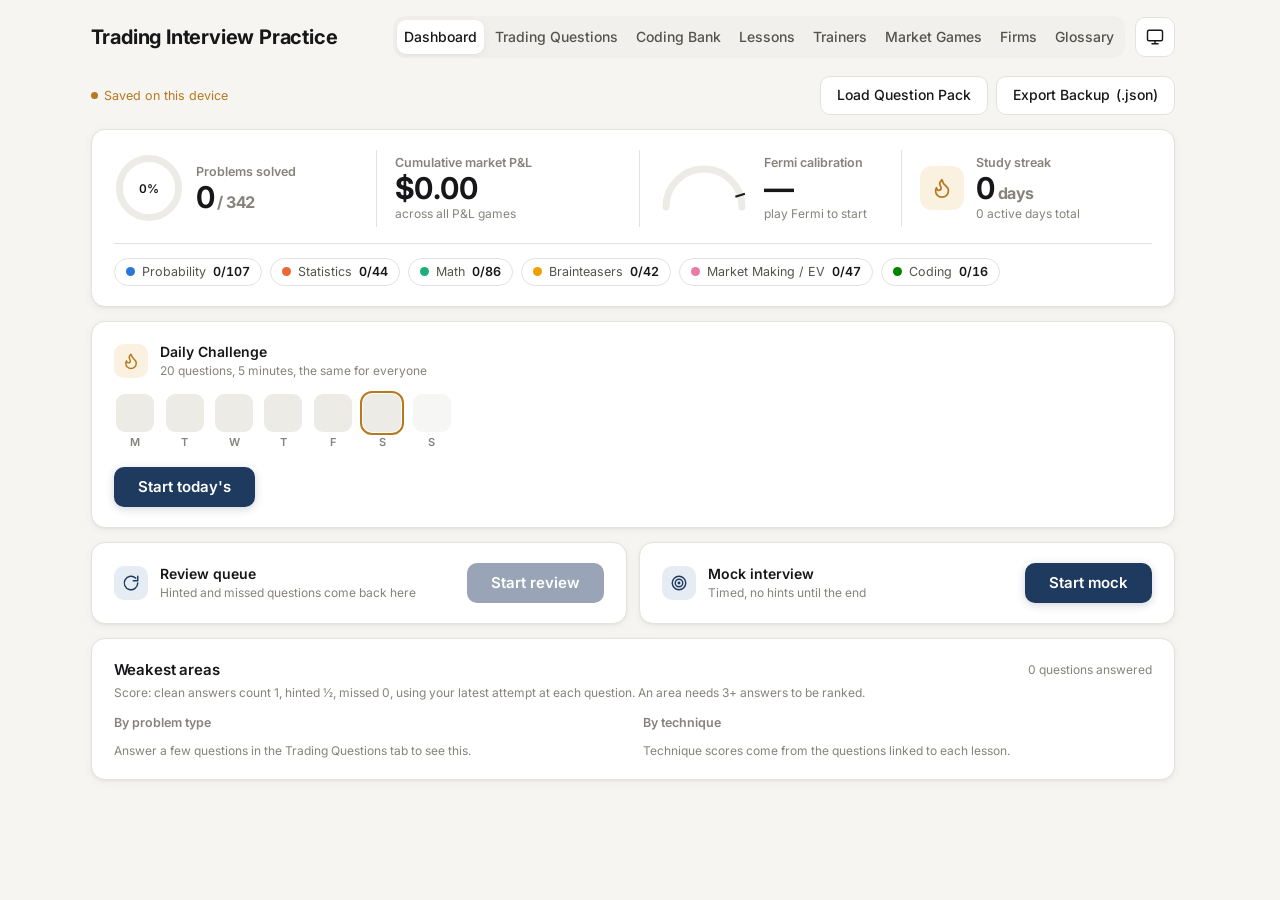
==== commit 7cbc4a5d: "Market Making Dice: 3D dice rolls (three.js), flat '?' for hidden dice; keep HUD height when timer h" ====
--- a/index.html
+++ b/index.html
@@ -21,6 +21,7 @@
 </head>
 <body>
 <div id="root"></div>
+<script src="dice3d.js"></script>
 <script src="app.js"></script>
 <script src="anim.js"></script>
 <script src="motion.js"></script>
--- a/ui.css
+++ b/ui.css
@@ -197,3 +197,27 @@
 .pills button, :root[data-theme=dark] .pills button, .tip-seg button { transition: background-color .18s, border-color .18s, color .18s, transform .12s var(--tm-out); }
 .pills button:active, .tip-seg button:active { transform: scale(.94); }
 @media (prefers-reduced-motion: reduce) { .tabs.has-pill::before { transition: none; } }
+
+/* mock: "Finish now?" box sits at the top of the window so the close button visibly does something (24 Nov) */
+.tip-confirm.tip-confirm-top { position: sticky; top: 0; z-index: 3; margin: 0 0 10px; box-shadow: 0 6px 18px rgba(0,0,0,.25); }
+
+/* top-tab pill as a real element (motion.js, 24 Nov); the ::before pill is retired */
+.tabs.has-pill2::before { content: none !important; display: none !important; }
+.tabs.has-pill2 .mo-pill { position: absolute; left: 0; top: 0; z-index: 0; border-radius: 9px; background: var(--surface); box-shadow: var(--shadow); pointer-events: none; will-change: transform, width; }
+:root[data-theme=dark] .tabs.has-pill2 .mo-pill { background: var(--text); }
+
+/* mobile dashboard (24 Nov): streak flame sits inline before its text at laptop size; week strip letters never run into the button */
+.stat:has(> .streak-ic) { display: flex !important; flex-direction: row !important; align-items: center !important; justify-content: flex-start !important; gap: 12px !important; }
+.stat > .streak-ic { order: 0 !important; position: static !important; flex: none; width: 44px !important; height: 44px !important; margin: 0 !important; }
+.stat > .streak-ic + div { order: 1; min-width: 0; }
+.rd-daily .rd-week { align-items: start; margin-bottom: 4px; }
+.rd-daily .rd-day { min-width: 0; height: auto !important; }
+.rd-daily .rd-day i { height: auto !important; }
+.rd-daily .rd-day em { line-height: 1.2; }
+.rd-daily .rd-week { flex: none; }
+.stats .stat > span.gicon.streak-ic, .stat > span.gicon.streak-ic.streak-ic { width: 44px !important; height: 44px !important; min-width: 44px; border-radius: 12px; }
+.stat > span.gicon.streak-ic.streak-ic svg { width: 22px !important; height: 22px !important; }
+.hero .grid4 > .stat:nth-child(4) > .gicon.streak-ic { position: static !important; width: 44px !important; height: 44px !important; border-radius: 12px; }
+.rd-daily .rd-week { height: auto !important; min-height: max-content; contain: none !important; overflow: visible; }
+.rd-daily .rd-day i { height: 38px !important; width: 100%; max-width: 38px; aspect-ratio: auto; }
+.rd-daily .rd-day.future i { opacity: .45; }
--- a/motion.css
+++ b/motion.css
@@ -45,3 +45,9 @@
 @media (prefers-reduced-motion: reduce) {
   *, *::before, *::after { animation-duration: .001s !important; transition-duration: .001s !important; }
 }
+
+/* keep the page width steady when a short page has no scrollbar, so the header (and tab pill) never jumps */
+html { scrollbar-gutter: stable; }
+
+/* page entrance is one fade of the whole page (motion.js, 24 Nov): cards no longer rise in on their own */
+.tcard, .grid4 > .card { animation: none !important; }
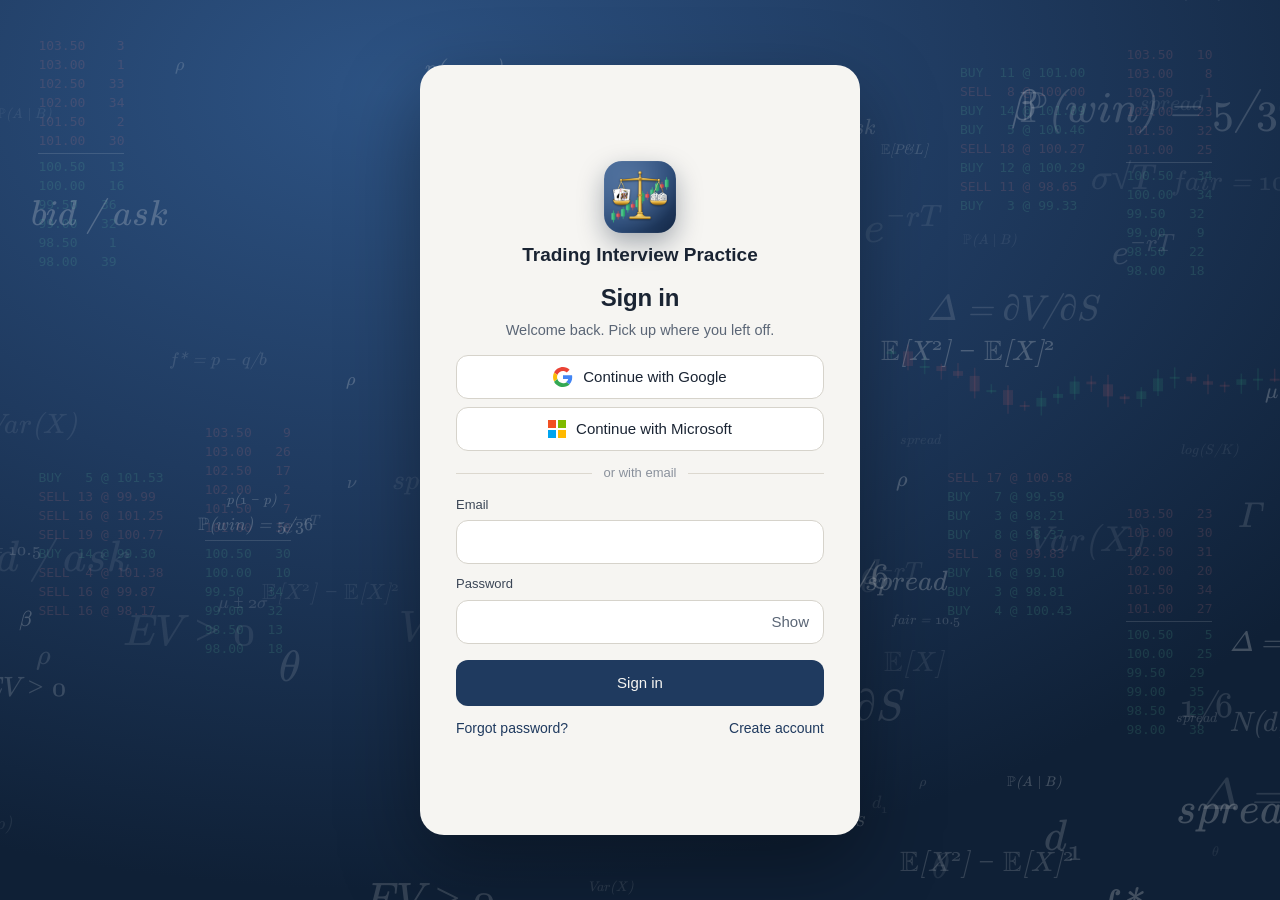
==== commit c5ecca5a: "Sign-in screens (like the Maths Workbook) with order-book backdrop in KaTeX fonts, account menu; Aa " ====
--- a/index.html
+++ b/index.html
@@ -4,10 +4,18 @@
 <meta charset="utf-8">
 <meta name="viewport" content="width=device-width, initial-scale=1">
 <title>Trading Interview Practice</title>
+<link rel="manifest" href="manifest.webmanifest">
+<link rel="apple-touch-icon" href="icons/apple-touch-icon.png">
+<meta name="apple-mobile-web-app-capable" content="yes">
+<meta name="mobile-web-app-capable" content="yes">
+<meta name="apple-mobile-web-app-title" content="Trading Practice">
+<meta name="apple-mobile-web-app-status-bar-style" content="default">
+<meta name="theme-color" content="#254068">
 <script>
 (function(){var t=null;try{t=localStorage.getItem('tradermath-theme');}catch(e){}
 if(t!=='light'&&t!=='dark'){t=(window.matchMedia&&matchMedia('(prefers-color-scheme: dark)').matches)?'dark':'light';}
-document.documentElement.setAttribute('data-theme',t);})();
+document.documentElement.setAttribute('data-theme',t);
+try{document.documentElement.setAttribute('data-size',localStorage.getItem('tip-size')==='big'?'big':'normal');}catch(e){}})();
 </script>
 <link rel="preconnect" href="https://fonts.googleapis.com">
 <link rel="preconnect" href="https://fonts.gstatic.com" crossorigin>
@@ -18,12 +26,20 @@
 <link rel="stylesheet" href="anim.css">
 <link rel="stylesheet" href="tip.css">
 <link rel="stylesheet" href="motion.css">
+<link rel="stylesheet" href="auth.css">
 </head>
 <body>
 <div id="root"></div>
 <script src="dice3d.js"></script>
+<script src="cloud.js"></script>
+<script src="auth.js"></script>
 <script src="app.js"></script>
 <script src="anim.js"></script>
 <script src="motion.js"></script>
+<script>
+/* offline Home Screen app: only on the GitHub Pages site (and local testing), never in the Claude artifact or the Android app */
+if ('serviceWorker' in navigator && /(^|\.)github\.io$|^localhost$|^127\.0\.0\.1$/.test(location.hostname))
+  window.addEventListener('load', function () { navigator.serviceWorker.register('sw.js').catch(function () {}); });
+</script>
 </body>
 </html>
--- a/ui.css
+++ b/ui.css
@@ -221,3 +221,25 @@
 .rd-daily .rd-week { height: auto !important; min-height: max-content; contain: none !important; overflow: visible; }
 .rd-daily .rd-day i { height: 38px !important; width: 100%; max-width: 38px; aspect-ratio: auto; }
 .rd-daily .rd-day.future i { opacity: .45; }
+
+/* text size (27 Nov): Normal or Big, kept on this device, beside the theme button (same as the Maths Workbook) */
+.tip-aa { font-weight: 700; font-size: 16px; line-height: 1; letter-spacing: -.02em; }
+.tip-aa small { font-size: 11px; margin-right: 1px; }
+.tip-size.on { background: var(--accent-soft); color: var(--accent); }
+html[data-size=big] body { zoom: 1.15; }
+
+/* layout audit fixes (27 Nov) */
+.hero .grid4 > .stat:nth-child(2) > .gicon.streak-ic { position: static !important; width: 44px !important; height: 44px !important; border-radius: 12px; }
+@media (max-width: 600px) {
+  .top { gap: 8px; }
+  .top .theme-btn { width: 36px; height: 36px; border-radius: 9px; }   /* title + Aa + theme fit on one line, big text too */
+  .tip-key-i { min-height: 32px; }
+  .btn.xs, .btn.sm, .hud .link { min-height: 32px; }
+  .mm-quote input { min-height: 38px; font-size: 16px; }              /* 16px also stops iOS zooming in on focus */
+}
+@media (max-width: 600px) {
+  /* P&L and streak tiles: icon above the text, like the ring and gauge in the row above */
+  .hero .grid4 > .stat:has(> .streak-ic) { flex-direction: column !important; align-items: flex-start !important; gap: 10px !important; }
+  html[data-size=big] .top .logo { font-size: 16px; }
+  html[data-size=big] .top { gap: 6px; }
+}
--- a/auth.css
+++ b/auth.css
@@ -0,0 +1,69 @@
+/* sign-in screens and account menu (27 Nov), copied from the Maths Workbook (ma.css) + backdrop C */
+.au{position:fixed;inset:0;display:flex;background:radial-gradient(1200px 800px at 30% 10%,#2d5384,#1f3a5f 50%,#0f2036);color:#1a2433;font:15px/1.5 -apple-system,"Segoe UI",Roboto,sans-serif;overflow:hidden}
+.au *{box-sizing:border-box}
+.au-bg{position:absolute;inset:0;overflow:hidden;color:#f6f5f2;font-family:Georgia,serif;font-style:italic;pointer-events:none}
+.au-bg span{position:absolute;white-space:nowrap}.au-bg svg{position:absolute;opacity:.08}
+.au-main{position:relative;flex:1;display:flex;padding:max(24px,env(safe-area-inset-top)) 16px max(24px,env(safe-area-inset-bottom));overflow-y:auto}
+.au-card{margin:auto;width:440px;max-width:100%;background:#f6f5f2;border-radius:24px;padding:36px 40px;box-shadow:0 30px 80px rgba(0,0,0,.35)}
+.au-top{display:flex;flex-direction:column;align-items:center;gap:12px;margin-bottom:22px}.au-top b{font-size:19px}
+.au-logo{display:block;width:88px;height:88px;border-radius:22px;box-shadow:0 10px 26px rgba(15,32,54,.35)}
+.au-compact{padding:26px 40px}.au-compact .au-top{margin-bottom:10px;gap:8px}
+.au-compact .au-sub{margin-bottom:14px}.au-compact .au-sso{height:44px;margin-bottom:8px}.au-compact h2{font-size:24px}.au-compact .au-or{margin:12px 0}.au-compact .au-inp{height:44px}.au-compact .au-f{margin-bottom:10px}.au-compact .au-pri{margin-bottom:10px}
+.au h2{font-size:26px;font-weight:600;margin:0 0 4px;text-align:center}.au-sub{color:#5b6676;margin:0 0 22px;text-align:center;font-size:14.5px}
+.au button{font:inherit;cursor:pointer}
+.au-sso{width:100%;display:flex;align-items:center;justify-content:center;gap:10px;height:48px;border-radius:12px;border:1px solid #d6d3cb;background:#fff;font-weight:500;margin-bottom:10px;color:#1a2433}
+.au-ms{display:grid;grid-template-columns:8px 8px;gap:2px}.au-ms i{width:8px;height:8px;display:block}
+.au-or{display:flex;align-items:center;gap:12px;color:#8a919c;font-size:13px;margin:16px 0}.au-or:before,.au-or:after{content:"";flex:1;height:1px;background:#dcd8cf}
+.au-f{display:block;margin-bottom:14px}.au-f>span:first-child{display:block;font-size:13px;font-weight:500;color:#3b4656;margin:0 0 6px}
+.au-inp{display:flex;align-items:center;height:48px;border-radius:12px;border:1px solid #d6d3cb;background:#fff;padding:0 6px 0 14px}
+.au-inp:focus-within{border:2px solid #1f3a5f;box-shadow:0 0 0 4px rgba(31,58,95,.12)}
+.au-inp input{flex:1;min-width:0;border:0;outline:0;background:none;font:inherit;font-size:16px;color:#1a2433;height:100%}
+.au-eye{border:0;background:none;color:#5b6676;font-size:13px;padding:8px}
+.au-rule{font-size:12.5px;color:#3b4656;margin-top:-6px;margin-bottom:8px}.au-rule.ok{color:#2e7d4f}
+.au-pri{width:100%;height:50px;border:0;border-radius:12px;background:#1f3a5f;color:#f6f5f2;font-weight:600;font-size:15.5px;margin:6px 0 16px}
+.au-pri:disabled,.au-sec:disabled,.au-sso:disabled{opacity:.6}
+.au-sec{width:100%;height:48px;border-radius:12px;border:1px solid #d6d3cb;color:#1f3a5f;font-weight:500;margin-bottom:12px;background:#fff}
+.au-links{display:flex;justify-content:space-between;font-size:14px}
+.au-links button,.au-center button{border:0;background:none;padding:0;color:#1f3a5f;font-weight:500;font-size:14px}
+.au-center{text-align:center;font-size:14px;color:#5b6676;margin-bottom:0}
+.au-note{background:#eef3fa;border:1px solid #d7e2f1;border-radius:12px;padding:12px 14px;font-size:13.5px;color:#28405f;margin-bottom:16px}
+.au-err{background:#fbeeee;border:1px solid #efcfcf;border-radius:12px;padding:12px 14px;font-size:13.5px;color:#8a2a2a;margin-bottom:12px}
+.au-mail{width:74px;height:74px;border-radius:20px;background:#eef3fa;color:#1f3a5f;display:grid;place-items:center;margin:0 auto 16px}
+@media(max-width:600px){.au-card,.au-compact{padding:28px 22px;border-radius:22px}.au-logo{width:76px;height:76px;border-radius:19px}}
+.au-splash{min-height:100vh;display:grid;place-items:center;background:radial-gradient(1200px 800px at 30% 10%,#2d5384,#1f3a5f 50%,#0f2036)}.au-logo-s{width:88px;height:88px;border-radius:22px}
+.au-acc{position:relative}
+.au-av{width:34px;height:34px;border-radius:50%;border:0;background:var(--accent,#1f3a5f);color:var(--surface,#fff);font-weight:600;font-size:14px;cursor:pointer}
+.au-menu{min-width:240px}
+.au-who{padding:8px 10px 10px;display:grid;border-bottom:1px solid var(--line);margin-bottom:4px}.au-who span{font-size:12.5px;opacity:.7;overflow-wrap:anywhere}
+.au-minfo{font-size:12.5px;padding:4px 10px 8px;opacity:.8}
+html:has(.au),html:has(.au) body{overflow:hidden}
+.au-main{scrollbar-width:none}.au-main::-webkit-scrollbar{display:none}
+html:has(.au){scrollbar-gutter:auto!important}
+
+/* all four sign-in screens: one card size that fits the screen (27 Nov) */
+.au-card,.au-card.au-compact{padding:26px 36px;height:min(770px,calc(100dvh - 32px));display:flex;flex-direction:column;justify-content:center;overflow-y:auto;scrollbar-width:none}
+.au-card::-webkit-scrollbar{display:none}
+.au-top{margin-bottom:10px;gap:8px}.au-logo{width:72px;height:72px;border-radius:18px}
+.au h2{font-size:24px}.au-sub{margin-bottom:14px}.au-sso{height:44px;margin-bottom:8px}.au-or{margin:12px 0}
+.au-inp{height:44px}.au-f{margin-bottom:10px}.au-pri{height:46px;margin:6px 0 12px}.au-sec{height:44px}
+@media(max-height:700px){.au-logo{width:56px;height:56px;border-radius:14px}.au-top b{font-size:16px}.au h2{font-size:21px}.au-sso,.au-inp{height:40px}.au-pri{height:42px}.au-sub{margin-bottom:8px;font-size:13.5px}.au-f{margin-bottom:6px}.au-f>span:first-child{margin-bottom:3px}.au-or{margin:8px 0}.au-sso{margin-bottom:6px}.au-top{margin-bottom:6px}.au-pri{margin:4px 0 8px}.au-card,.au-card.au-compact{padding-top:16px;padding-bottom:16px}}
+@media(max-width:600px){.au-card,.au-card.au-compact{padding:22px 20px}}
+@media(max-height:700px){.au-card,.au-card.au-compact{zoom:.88;height:calc((100dvh - 32px) / .88)}}
+
+/* audit fixes (27 Nov): drill titles in a lesson's drill list wrap instead of being cut short; the phone tab bar
+   fades at the edge that has more tabs past it */
+.tip-rel-q .grow, .tip-rel-q .grow > span { white-space: normal !important; overflow: visible !important; text-overflow: clip !important; }
+.tip-rel-q { align-items: flex-start; }
+.tip-rel-q .tip-gdot, .tip-rel-q .chip { margin-top: 3px; }
+.tabs.fade-r { -webkit-mask-image: linear-gradient(to right, #000 calc(100% - 36px), transparent); mask-image: linear-gradient(to right, #000 calc(100% - 36px), transparent); }
+.tabs.fade-l { -webkit-mask-image: linear-gradient(to left, #000 calc(100% - 36px), transparent); mask-image: linear-gradient(to left, #000 calc(100% - 36px), transparent); }
+.tabs.fade-l.fade-r { -webkit-mask-image: linear-gradient(to right, transparent, #000 36px, #000 calc(100% - 36px), transparent); mask-image: linear-gradient(to right, transparent, #000 36px, #000 calc(100% - 36px), transparent); }
+/* this app: gate, backdrop C in the KaTeX fonts */
+html.au-gate #root{display:none}
+.au-bg .tx{position:absolute;white-space:nowrap;font-family:KaTeX_Math,KaTeX_Main,serif;font-style:italic}
+.au-bg .tx i{font-family:KaTeX_Math;font-style:italic}.au-bg .tx sub,.au-bg .tx sup{font-size:.7em}
+.au-bg .tx .bb{font-family:KaTeX_AMS;font-style:normal;font-weight:400}
+.au-bg .ob{position:absolute;font:13px/19px ui-monospace,Menlo,Consolas,monospace;font-style:normal}
+.au-bg .ob .a{color:#ff8a8a}.au-bg .ob .b{color:#6fe3ae}.au-bg .ob hr{border:0;border-top:1px solid #f6f5f2;margin:3px 0}
+.au-bg svg.cd{position:absolute;opacity:1}
+@media(max-width:700px){.au-bg .ob,.au-bg svg.cd{display:none}}
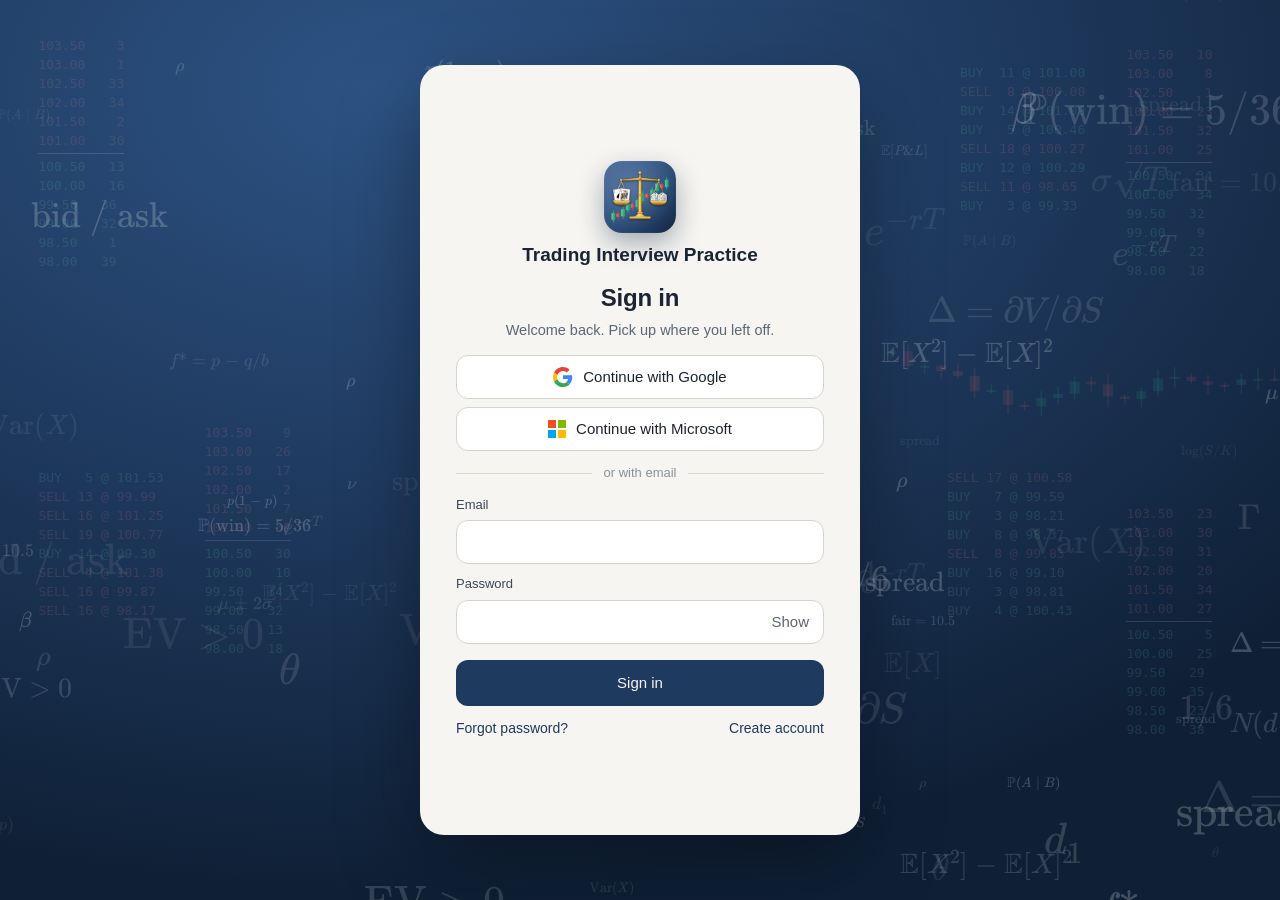
==== commit d7eebace: "Edge to edge everywhere on Android (bar heights as --sat/--sab, light/dark bar icons); sign-in backd" ====
--- a/index.html
+++ b/index.html
@@ -41,5 +41,11 @@
 if ('serviceWorker' in navigator && /(^|\.)github\.io$|^localhost$|^127\.0\.0\.1$/.test(location.hostname))
   window.addEventListener('load', function () { navigator.serviceWorker.register('sw.js').catch(function () {}); });
 </script>
+<script>
+/* Android app: edge to edge everywhere; light bar icons on the navy sign-in screens and in dark mode, dark icons otherwise (27 Nov) */
+(function(){if(!(window.WBAndroid&&(WBAndroid.setBars||WBAndroid.setEdge)))return;var last=null,set=WBAndroid.setBars?function(v){WBAndroid.setBars(v)}:function(v){WBAndroid.setEdge(v)};
+function chk(){var v=!!document.querySelector(".au,.au-splash")||document.documentElement.getAttribute("data-theme")==="dark";if(v!==last){last=v;try{set(v)}catch(e){}}}
+new MutationObserver(chk).observe(document.documentElement,{childList:true,subtree:true,attributes:true,attributeFilter:["data-theme"]});document.addEventListener("DOMContentLoaded",chk);window.addEventListener("load",function(){last=null;chk()});})();
+</script>
 </body>
 </html>
--- a/ui.css
+++ b/ui.css
@@ -243,3 +243,13 @@
   html[data-size=big] .top .logo { font-size: 16px; }
   html[data-size=big] .top { gap: 6px; }
 }
+
+/* no blue flash when tapping buttons on phones (27 Nov) */
+*{-webkit-tap-highlight-color:transparent}
+
+/* Android app (27 Nov): everything runs edge to edge; the app passes the status and button bar heights as --sat / --sab */
+html{--sat:0px;--sab:0px}
+body{padding-top:var(--sat)!important;padding-bottom:var(--sab)!important}
+.scrim{padding-top:calc(var(--sat) + 12px)!important;padding-bottom:calc(var(--sab) + 12px)!important}
+
+.tip-gloss-search{top:calc(var(--sat) + 8px)}
--- a/auth.css
+++ b/auth.css
@@ -60,10 +60,15 @@
 .tabs.fade-l.fade-r { -webkit-mask-image: linear-gradient(to right, transparent, #000 36px, #000 calc(100% - 36px), transparent); mask-image: linear-gradient(to right, transparent, #000 36px, #000 calc(100% - 36px), transparent); }
 /* this app: gate, backdrop C in the KaTeX fonts */
 html.au-gate #root{display:none}
-.au-bg .tx{position:absolute;white-space:nowrap;font-family:KaTeX_Math,KaTeX_Main,serif;font-style:italic}
+.au-bg .tx{position:absolute;white-space:nowrap;font-family:KaTeX_Main,serif;font-style:normal}
 .au-bg .tx i{font-family:KaTeX_Math;font-style:italic}.au-bg .tx sub,.au-bg .tx sup{font-size:.7em}
 .au-bg .tx .bb{font-family:KaTeX_AMS;font-style:normal;font-weight:400}
 .au-bg .ob{position:absolute;font:13px/19px ui-monospace,Menlo,Consolas,monospace;font-style:normal}
 .au-bg .ob .a{color:#ff8a8a}.au-bg .ob .b{color:#6fe3ae}.au-bg .ob hr{border:0;border-top:1px solid #f6f5f2;margin:3px 0}
 .au-bg svg.cd{position:absolute;opacity:1}
 @media(max-width:700px){.au-bg .ob,.au-bg svg.cd{display:none}}
+
+/* Android app (27 Nov): the sign-in backdrop runs behind the status and button bars; the app passes their heights as --sat / --sab */
+.au-main{padding-top:max(24px,env(safe-area-inset-top),calc(var(--sat,0px) + 16px));padding-bottom:max(24px,env(safe-area-inset-bottom),calc(var(--sab,0px) + 16px))}
+.au-card,.au-card.au-compact{height:min(770px,calc(100dvh - 32px - var(--sat,0px) - var(--sab,0px)))}
+@media(max-height:700px){.au-card,.au-card.au-compact{height:calc((100dvh - 32px - var(--sat,0px) - var(--sab,0px)) / .88)}}
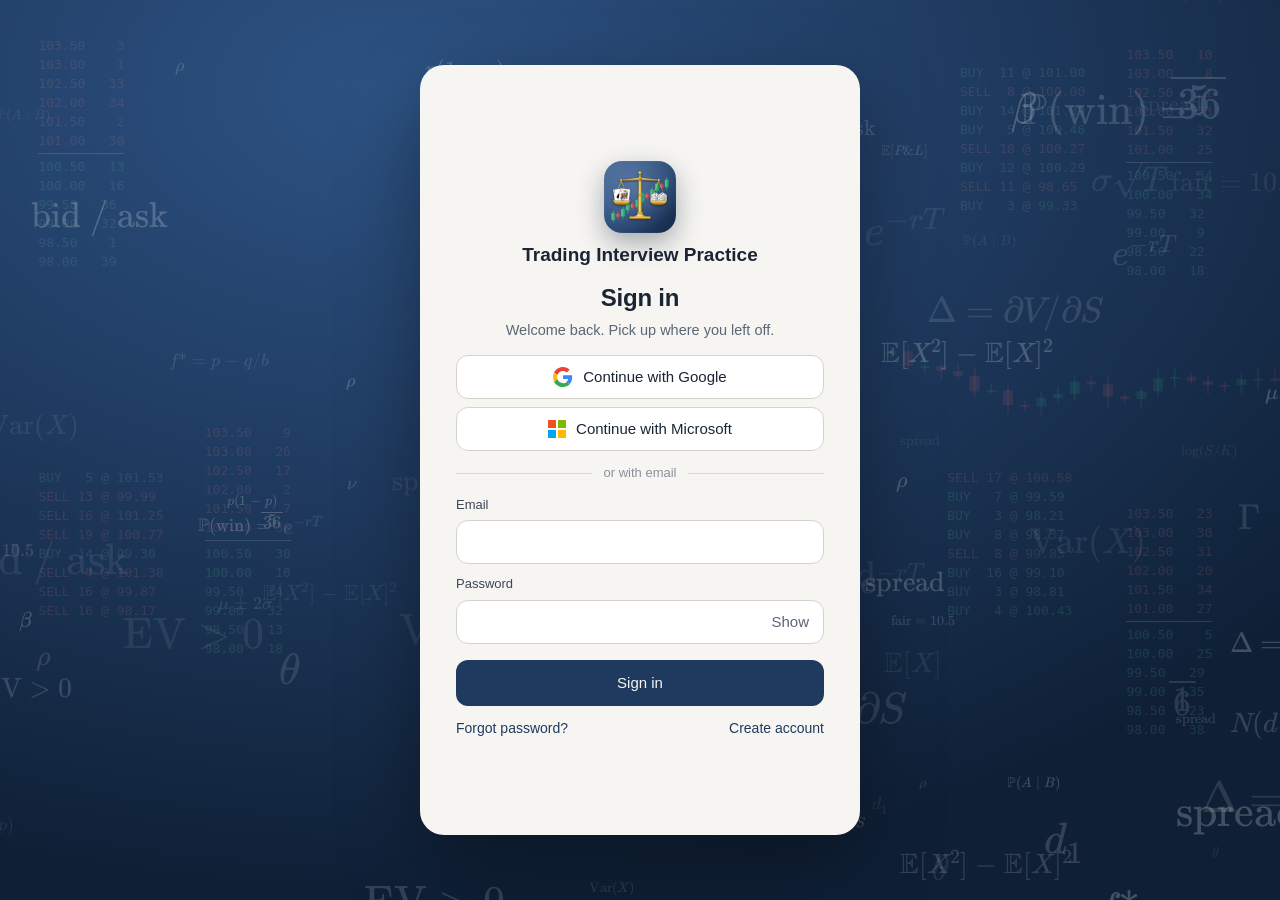
==== commit 9166e2dd: "Lessons in the Maths Workbook format (timeline, review dates, checks inline and locked for a day); s" ====
--- a/index.html
+++ b/index.html
@@ -26,6 +26,7 @@
 <link rel="stylesheet" href="anim.css">
 <link rel="stylesheet" href="tip.css">
 <link rel="stylesheet" href="motion.css">
+<link rel="stylesheet" href="lesson.css">
 <link rel="stylesheet" href="auth.css">
 </head>
 <body>
@@ -47,5 +48,6 @@
 function chk(){var v=!!document.querySelector(".au,.au-splash")||document.documentElement.getAttribute("data-theme")==="dark";if(v!==last){last=v;try{set(v)}catch(e){}}}
 new MutationObserver(chk).observe(document.documentElement,{childList:true,subtree:true,attributes:true,attributeFilter:["data-theme"]});document.addEventListener("DOMContentLoaded",chk);window.addEventListener("load",function(){last=null;chk()});})();
 </script>
+<script src="frac.js"></script>
 </body>
 </html>
--- a/ui.css
+++ b/ui.css
@@ -253,3 +253,9 @@
 .scrim{padding-top:calc(var(--sat) + 12px)!important;padding-bottom:calc(var(--sab) + 12px)!important}
 
 .tip-gloss-search{top:calc(var(--sat) + 8px)}
+
+/* stacked plain-text fractions (frac.js, 27 Nov): numerator over denominator, full size */
+.sfrac{display:inline-flex;flex-direction:column;align-items:center;vertical-align:middle;line-height:1.05;margin:0 .1em;text-align:center}
+.sfrac > span{display:block;padding:0 .12em}.sfrac > span + span{border-top:max(1px,.06em) solid currentColor;padding-top:.06em}
+/* mid widths: title, tabs and the two header buttons stay on one line; the tabs scroll (27 Nov) */
+@media (min-width: 901px) { .top { flex-wrap: nowrap; } .top .tabs { min-width: 0; flex: 1 1 auto; overflow-x: auto; scrollbar-width: none; } .top .tabs::-webkit-scrollbar { display: none; } }
--- a/lesson.css
+++ b/lesson.css
@@ -0,0 +1,148 @@
+/* lesson page in the Maths Workbook format (27 Nov), rules copied from its ma.css */
+/* multiple choice: full-width options that can hold maths */
+.wb-opts { display: flex; flex-direction: column; gap: 6px; }
+.wb-opt { display: flex; align-items: flex-start; gap: 10px; width: 100%; text-align: left; padding: 10px 12px; border-radius: 10px;
+  border: 1px solid var(--line); background: var(--surface); color: var(--text); font: inherit; font-size: 14px; line-height: 1.6; cursor: pointer; }
+.wb-opt:hover:not(:disabled) { border-color: var(--accent); }
+.wb-opt:disabled { cursor: default; }
+.wb-opt .wb-key { flex: none; width: 22px; height: 22px; border-radius: 7px; display: grid; place-items: center; font-size: 12px; font-weight: 700;
+  background: var(--surface-2); color: var(--text-2); margin-top: 1px; }
+.wb-opt.ok { background: var(--ok-soft); border-color: var(--ok); }
+.wb-opt.ok .wb-key { background: var(--ok); color: #fff; }
+.wb-opt.bad { background: var(--err-soft); border-color: var(--err); animation: tm-shake .35s; }
+.wb-opt.bad .wb-key { background: var(--err); color: #fff; }
+.wb-opt.dim { opacity: .6; }
+.tip-chk .wb-opt { background: var(--surface); }
+@keyframes wb-dots { from { width: 0 } to { width: 1em } }
+/* exams */
+.wb-exam-head { display: flex; align-items: center; gap: 14px; flex-wrap: wrap; }
+.wb-qnav { display: flex; gap: 6px; flex-wrap: wrap; }
+.wb-qnav button { min-width: 44px; height: 34px; border-radius: 9px; border: 1px solid var(--line); background: var(--surface); color: var(--text-2);
+  font: inherit; font-size: 13px; font-weight: 600; cursor: pointer; padding: 0 10px; }
+.wb-qnav button.on { background: var(--text); color: var(--bg); border-color: transparent; }
+.wb-qnav button.part { border-color: var(--warn); }
+.wb-qnav button.full { border-color: var(--ok); }
+.wb-score { font-size: 26px; font-weight: 700; letter-spacing: -.02em; font-variant-numeric: tabular-nums; }
+.wb-score .muted { font-size: 15px; }
+.wb-exam-row { display: grid; grid-template-columns: minmax(0, 1fr) auto; gap: 8px; align-items: center; }
+/* question footer: Mark as Solved, Prev and Next always stay on one line */
+.wb-qfoot { flex-wrap: nowrap; }
+.wb-qfoot .btn { white-space: nowrap; flex-shrink: 0; }
+@media (max-width: 420px) { .wb-qfoot { gap: 6px;} .wb-qfoot .btn:first-child { padding-left: 10px; padding-right: 12px;} .wb-qfoot .btn.sm { padding-left: 8px; padding-right: 8px;} }
+/* ---------- lesson page redesign (24 Nov): tabs, timeline, colour-coded boxes ---------- */
+.wb-lesson { padding: 0; overflow: hidden; }
+.wb-lh { padding: 22px 26px 0; border-bottom: 1px solid var(--line); }
+.wb-lh-k { font-size: 11px; font-weight: 700; letter-spacing: .07em; text-transform: uppercase; color: var(--k1); display: flex; gap: 8px; align-items: center; flex-wrap: wrap; }
+.wb-lh h2 { font-size: 26px; line-height: 1.2; margin: 8px 0 6px; }
+.wb-lh-d { color: var(--text-2); margin: 0 0 6px; line-height: 1.55; }
+.wb-lh-m { font-size: 13px; color: var(--muted); margin-bottom: 14px; }
+.wb-tl { padding: 22px 26px 8px 26px; position: relative; }
+.wb-intro { background: color-mix(in srgb, var(--k1) 6%, var(--surface)); border: 1px solid color-mix(in srgb, var(--k1) 25%, var(--line)); border-radius: 12px; padding: 14px 18px; line-height: 1.6; margin: 0 0 24px 0; } /* full width, not shifted right (27 Nov) */
+.wb-step { position: relative; padding: 0 0 26px 40px; }
+.wb-step::before { content: ""; position: absolute; left: 10px; top: 14px; bottom: -4px; width: 2px; background: var(--line); }
+.wb-step:last-child::before { display: none; }
+.wb-dot { position: absolute; left: 1px; top: 2px; width: 20px; height: 20px; border-radius: 99px; background: var(--surface); border: 3px solid var(--k1); box-sizing: border-box; }
+.wb-step.done .wb-dot { background: var(--ok); border-color: var(--ok); }
+.wb-step h3 { font-size: 18px; margin: 0 0 10px; line-height: 1.3; }
+.wb-step h3 small { font-size: 12px; font-weight: 500; color: var(--muted); margin-left: 8px; }
+.wb-lp { line-height: 1.65; margin: 8px 0; }
+.wb-lp p, .wb-box-x p, .wb-ex-q p, .wb-q-q p { margin: 0 0 6px; }
+.wb-lp p:last-child, .wb-box-x p:last-child, .wb-ex-q p:last-child, .wb-q-q p:last-child { margin-bottom: 0; }
+.wb-box { --c: var(--k5); border: 1px solid color-mix(in srgb, var(--c) 28%, var(--line)); border-left: 4px solid var(--c); background: color-mix(in srgb, var(--c) 6%, var(--surface)); border-radius: 10px; padding: 12px 16px; margin: 10px 0; line-height: 1.7; }
+.wb-box-def { --c: var(--k1); }
+.wb-box-lem { --c: var(--k5); }
+.wb-box-prop { --c: var(--k3); }
+.wb-box-why { --c: var(--k2); }
+.wb-box-pf { --c: var(--muted); background: var(--surface-2); }
+.wb-box-l { font-size: 11.5px; font-weight: 700; letter-spacing: .05em; text-transform: uppercase; color: var(--c); margin-bottom: 4px; }
+.wb-box-x ul { margin: 4px 0 2px !important; padding-left: 20px !important; }
+.wb-box-x li { padding: 3px 0; }
+.wb-ex { border: 1px solid var(--line); border-left: 4px solid var(--k2); border-radius: 10px; padding: 12px 16px; margin: 10px 0; background: var(--surface); display: flex; flex-direction: column; gap: 8px; align-items: flex-start; }
+.wb-ex-h { font-size: 13px; font-weight: 700; color: var(--k2); display: flex; gap: 8px; align-items: center; }
+.wb-ex-n { width: 20px; height: 20px; border-radius: 99px; background: color-mix(in srgb, var(--k2) 15%, var(--surface)); display: inline-flex; align-items: center; justify-content: center; font-size: 11px; }
+.wb-ex-q { line-height: 1.6; width: 100%; }
+.wb-ex-steps { margin: 0; padding-left: 20px; line-height: 1.65; width: 100%; }
+.wb-ex-steps li { padding: 3px 0; animation: tm-pop var(--mo-in, .2s) ease both; }
+.wb-tt { display: grid; grid-template-columns: 1fr 1fr; gap: 12px; }
+.wb-tt-c { border-radius: 12px; padding: 14px 16px; border: 1px solid; }
+.wb-tt-c.bad { background: var(--err-soft); border-color: color-mix(in srgb, var(--err) 30%, var(--line)); }
+.wb-tt-c.good { background: var(--ok-soft); border-color: color-mix(in srgb, var(--ok) 30%, var(--line)); }
+.wb-tt-h { font-size: 11.5px; font-weight: 700; letter-spacing: .06em; text-transform: uppercase; margin-bottom: 8px; }
+.wb-tt-c.bad .wb-tt-h { color: var(--err); }
+.wb-tt-c.good .wb-tt-h { color: var(--ok); }
+.wb-tt ul { margin: 0; padding-left: 18px; line-height: 1.6; }
+.wb-tt li { margin-bottom: 6px; }
+.wb-chk { display: grid; grid-template-columns: 1fr 260px; gap: 18px; align-items: start; }
+.wb-chk-main { display: flex; flex-direction: column; gap: 14px; }
+.wb-q { border: 1px solid var(--line); border-radius: 12px; padding: 16px 18px; background: var(--surface); }
+.wb-q-n { font-size: 11.5px; font-weight: 700; letter-spacing: .06em; text-transform: uppercase; color: var(--k1); margin-bottom: 6px; }
+.wb-q-q { font-size: 16px; margin-bottom: 12px; line-height: 1.6; }
+.wb-chk .wb-opts { display: grid; grid-template-columns: 1fr 1fr; gap: 8px; }
+.wb-opt.sel { border-color: var(--k1) !important; background: color-mix(in srgb, var(--k1) 8%, var(--surface)) !important; }
+.wb-opt.sel .wb-key { background: var(--k1); color: #fff; }
+.wb-opt.ok .wb-key { background: var(--ok); color: #fff; }
+.wb-opt.bad .wb-key { background: var(--err); color: #fff; }
+.wb-opt:disabled { cursor: default; opacity: 1; }
+.wb-fb { margin-top: 12px; border-radius: 10px; padding: 10px 14px; line-height: 1.6; border: 1px solid; }
+.wb-fb.ok { background: var(--ok-soft); border-color: color-mix(in srgb, var(--ok) 30%, var(--line)); }
+.wb-fb.ok b { color: var(--ok); }
+.wb-fb.bad { background: var(--err-soft); border-color: color-mix(in srgb, var(--err) 30%, var(--line)); }
+.wb-fb.bad b { color: var(--err); }
+.wb-fb b { display: block; margin-bottom: 2px; }
+.wb-chk-side { padding: 18px; position: sticky; top: 80px; display: flex; flex-direction: column; gap: 10px; }
+.wb-side-k { font-size: 11.5px; font-weight: 700; letter-spacing: .06em; text-transform: uppercase; color: var(--k1); }
+.wb-score { font-size: 34px; font-weight: 700; line-height: 1; }
+.wb-score small { font-size: 15px; color: var(--muted); font-weight: 500; }
+.wb-pips { display: flex; gap: 6px; }
+.wb-pips i { flex: 1; height: 7px; border-radius: 9px; background: var(--surface-2); }
+.wb-pips i.on { background: var(--k1); }
+.wb-pips i.ok { background: var(--ok); }
+.wb-pips i.bad { background: var(--err); }
+.wb-lock { display: flex; gap: 10px; align-items: flex-start; background: var(--warn-soft); border: 1px solid color-mix(in srgb, var(--warn) 35%, var(--line)); border-radius: 10px; padding: 10px 12px; font-size: 14px; line-height: 1.45; }
+.wb-lock svg { color: var(--warn); flex: none; margin-top: 2px; }
+.wb-lock b { display: block; }
+.wb-lock span { color: var(--text-2); }
+.wb-lockchip { background: var(--warn-soft) !important; color: var(--warn) !important; }
+@media (max-width: 760px) { .wb-lh { padding: 18px 16px 0;} .wb-lh h2 { font-size: 22px;} .wb-tl, .wb-pane { padding: 18px 14px;} .wb-intro { margin-left: 0;} .wb-step { padding-left: 30px;} .wb-step::before { left: 7px;} .wb-dot { width: 16px; height: 16px; left: 0;} .wb-tt, .wb-chk, .wb-chk .wb-opts { grid-template-columns: 1fr;} .wb-chk-side { position: static;} }
+.wb-lesson > .tip-rel { margin: 0 26px; }
+.wb-lesson > .row:last-child { padding: 0 26px 22px; }
+@media (max-width: 760px) { .wb-lesson > .tip-rel { margin: 0 14px;} .wb-lesson > .row:last-child { padding: 0 14px 16px;} }
+/* clickable timeline dots and step reveal (24 Nov) */
+button.wb-dot { padding: 0; cursor: pointer; appearance: none; -webkit-tap-highlight-color: transparent; transition: background-color var(--mo-fast, .15s), border-color var(--mo-fast, .15s), transform var(--mo-fast, .15s); }
+button.wb-dot::after { content: ""; position: absolute; inset: -10px; }
+button.wb-dot:active { transform: scale(.85); }
+.wb-step.done .wb-dot { background: var(--ok); border-color: var(--ok); }
+.wb-step.redo .wb-dot { background: var(--err); border-color: var(--err); }
+.wb-step.done > h3 { color: var(--text-2); }
+.wb-fresh { animation: wb-reveal .45s var(--mo-ease, ease) both; }
+@keyframes wb-reveal { from { opacity: 0; transform: translateY(14px); } to { opacity: 1; transform: none; } }
+.wb-gate { margin: -6px 0 18px 40px; display: flex; gap: 8px; align-items: center; font-size: 13px; color: var(--muted); }
+@media (max-width: 760px) { .wb-gate { margin-left: 30px;} }
+@media (prefers-reduced-motion: reduce) { .wb-fresh { animation: none;} }
+/* tighter bottom edge on boxes: no list margin or item padding after the last line (24 Nov) */
+.wb-box-x > :last-child, .wb-box-x ul:last-child, .wb-box-x p:last-child { margin-bottom: 0 !important; }
+.wb-box-x ul:last-child > li:last-child { padding-bottom: 0; }
+.wb-box { padding-bottom: 10px; }
+.wb-pop .wb-box { margin: 8px 0; }
+/* proof skeleton (24 Nov) */
+.wb-skel .wb-box-l { display: flex; justify-content: space-between; gap: 8px; }
+/* locked lessons (27 Nov, idea 2): blurred art behind a lock, a bar for the lesson before */
+.tcard.wb-locked{cursor:default}
+.tcard.wb-locked .tart{position:relative}
+.tcard.wb-locked .tart > svg{filter:blur(5px) grayscale(.6)}
+.wb-lock-ov{position:absolute;inset:0;display:grid;place-items:center;align-content:center;gap:6px;color:var(--text);font-weight:600;font-size:13px}
+.wb-lock-ov i{width:46px;height:46px;border-radius:50%;display:grid;place-items:center;background:var(--surface);box-shadow:var(--shadow);font-style:normal;color:var(--text-2)}
+.wb-lock-foot{display:block!important}
+.wb-lock-foot .tmeta{display:block;font-size:12.5px}
+.wb-lock-bar{height:6px;border-radius:9px;background:var(--surface-2);overflow:hidden;margin:6px 0 4px}
+.wb-lock-bar b{display:block;height:100%;background:var(--accent);border-radius:9px}
+.wb-lockpage{max-width:560px;margin:24px auto;text-align:center;padding:30px 24px}
+.wb-lockpage .row{justify-content:center;gap:10px;margin-top:16px;flex-wrap:wrap}
+.wb-lockpage-ic{width:60px;height:60px;border-radius:50%;margin:0 auto 12px;display:grid;place-items:center;background:var(--surface-2);color:var(--text-2)}
+.wb-lockpage h2{margin:0 0 6px}
+/* this app: the lesson card holds the Workbook-style page edge to edge */
+.tip-lesson-page:has(.tip-wblesson){padding:0;overflow:hidden}
+.tip-lesson-page:has(.tip-wblesson) > .tip-rel{margin:0 26px}
+.tip-lesson-page:has(.tip-wblesson) > .row:last-child{padding:0 26px 22px}
+@media (max-width:760px){.tip-lesson-page:has(.tip-wblesson) > .tip-rel{margin:0 14px}.tip-lesson-page:has(.tip-wblesson) > .row:last-child{padding:0 14px 16px}}
+.tip-wblesson .wb-lh-k .chip{margin-left:8px}
